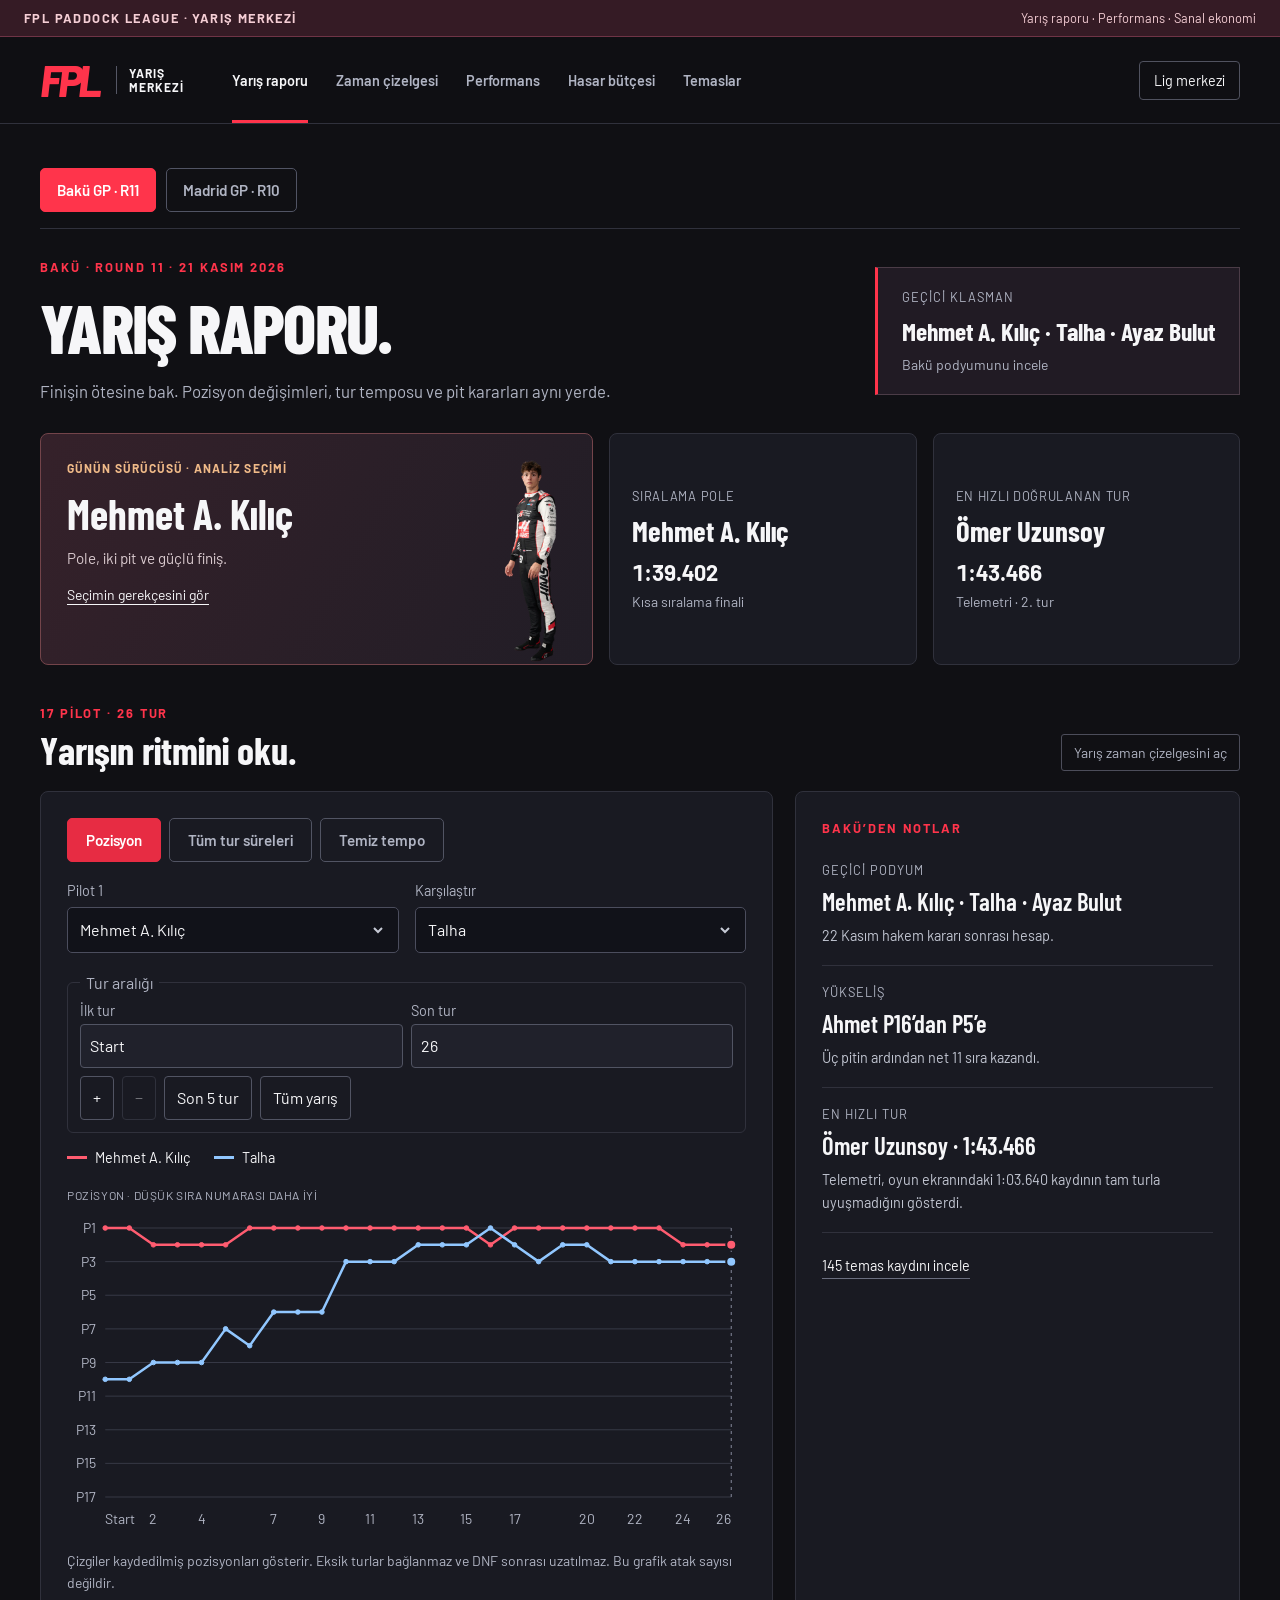
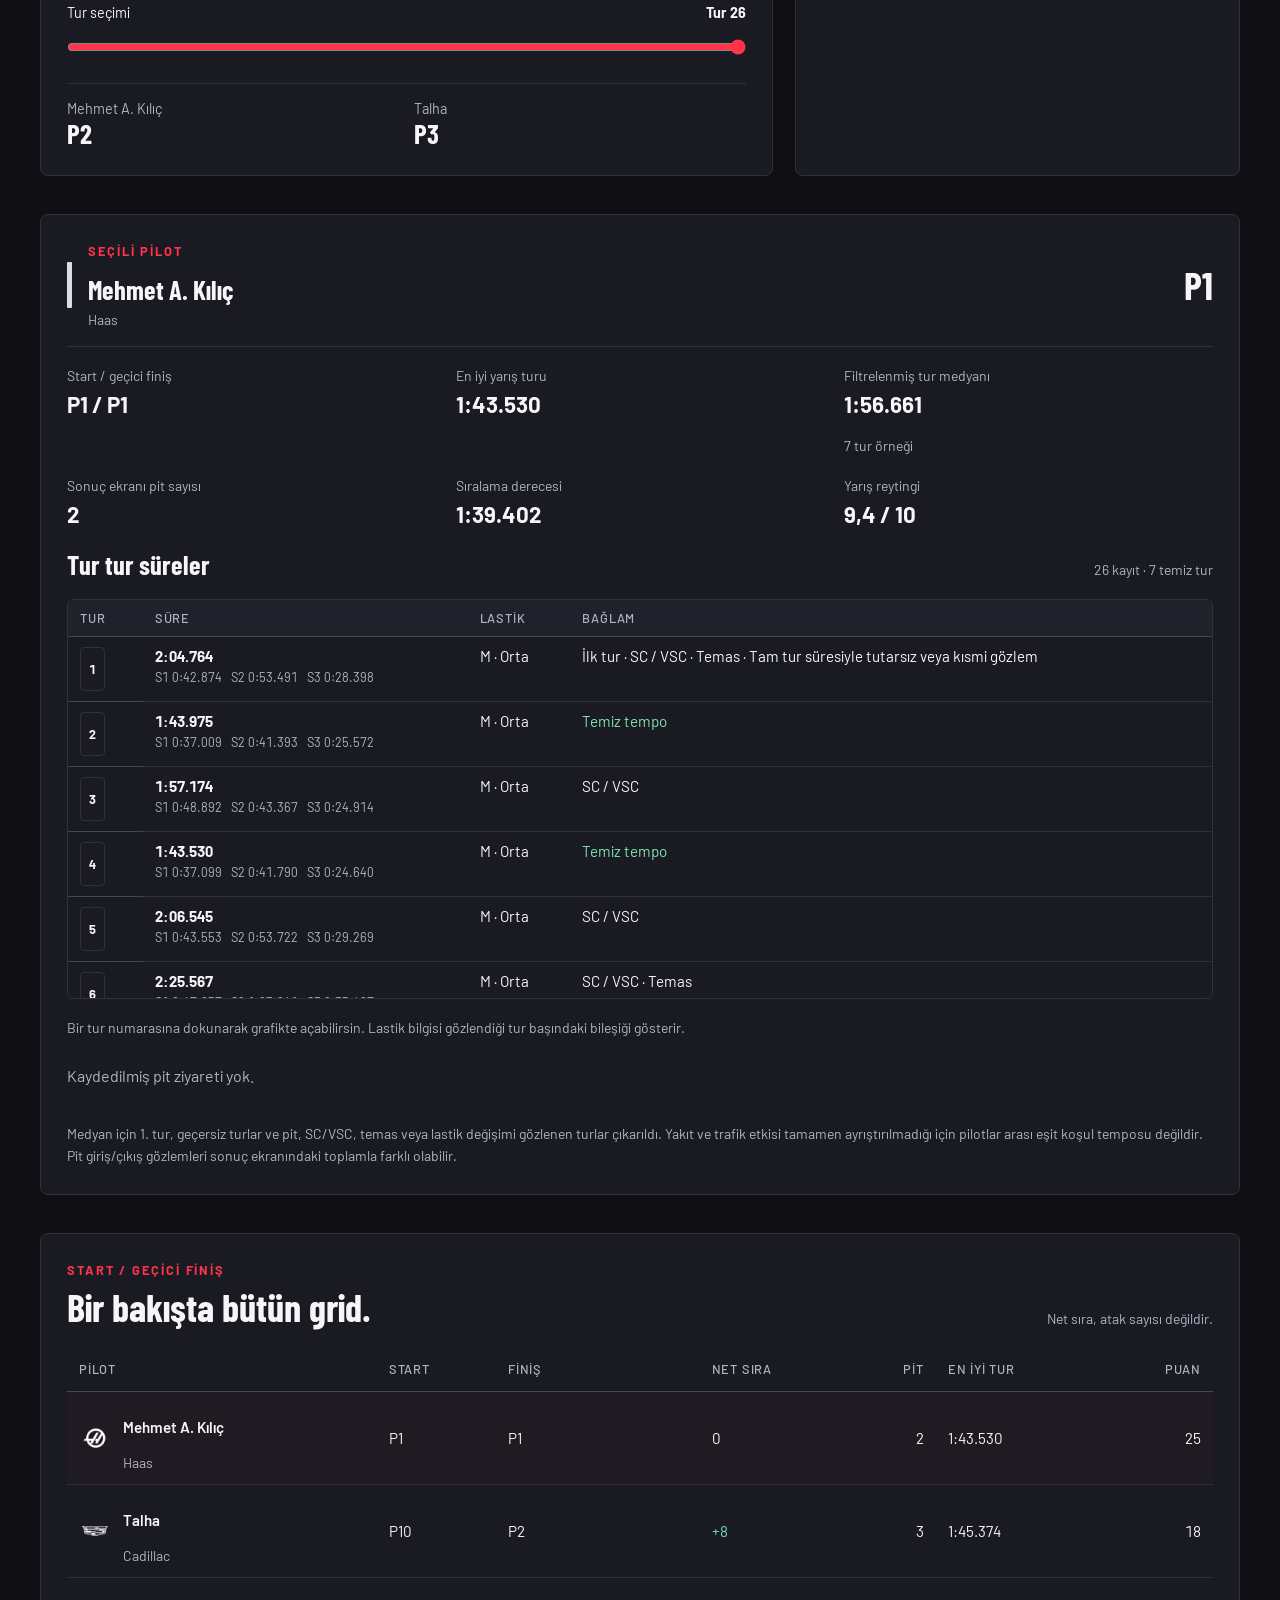
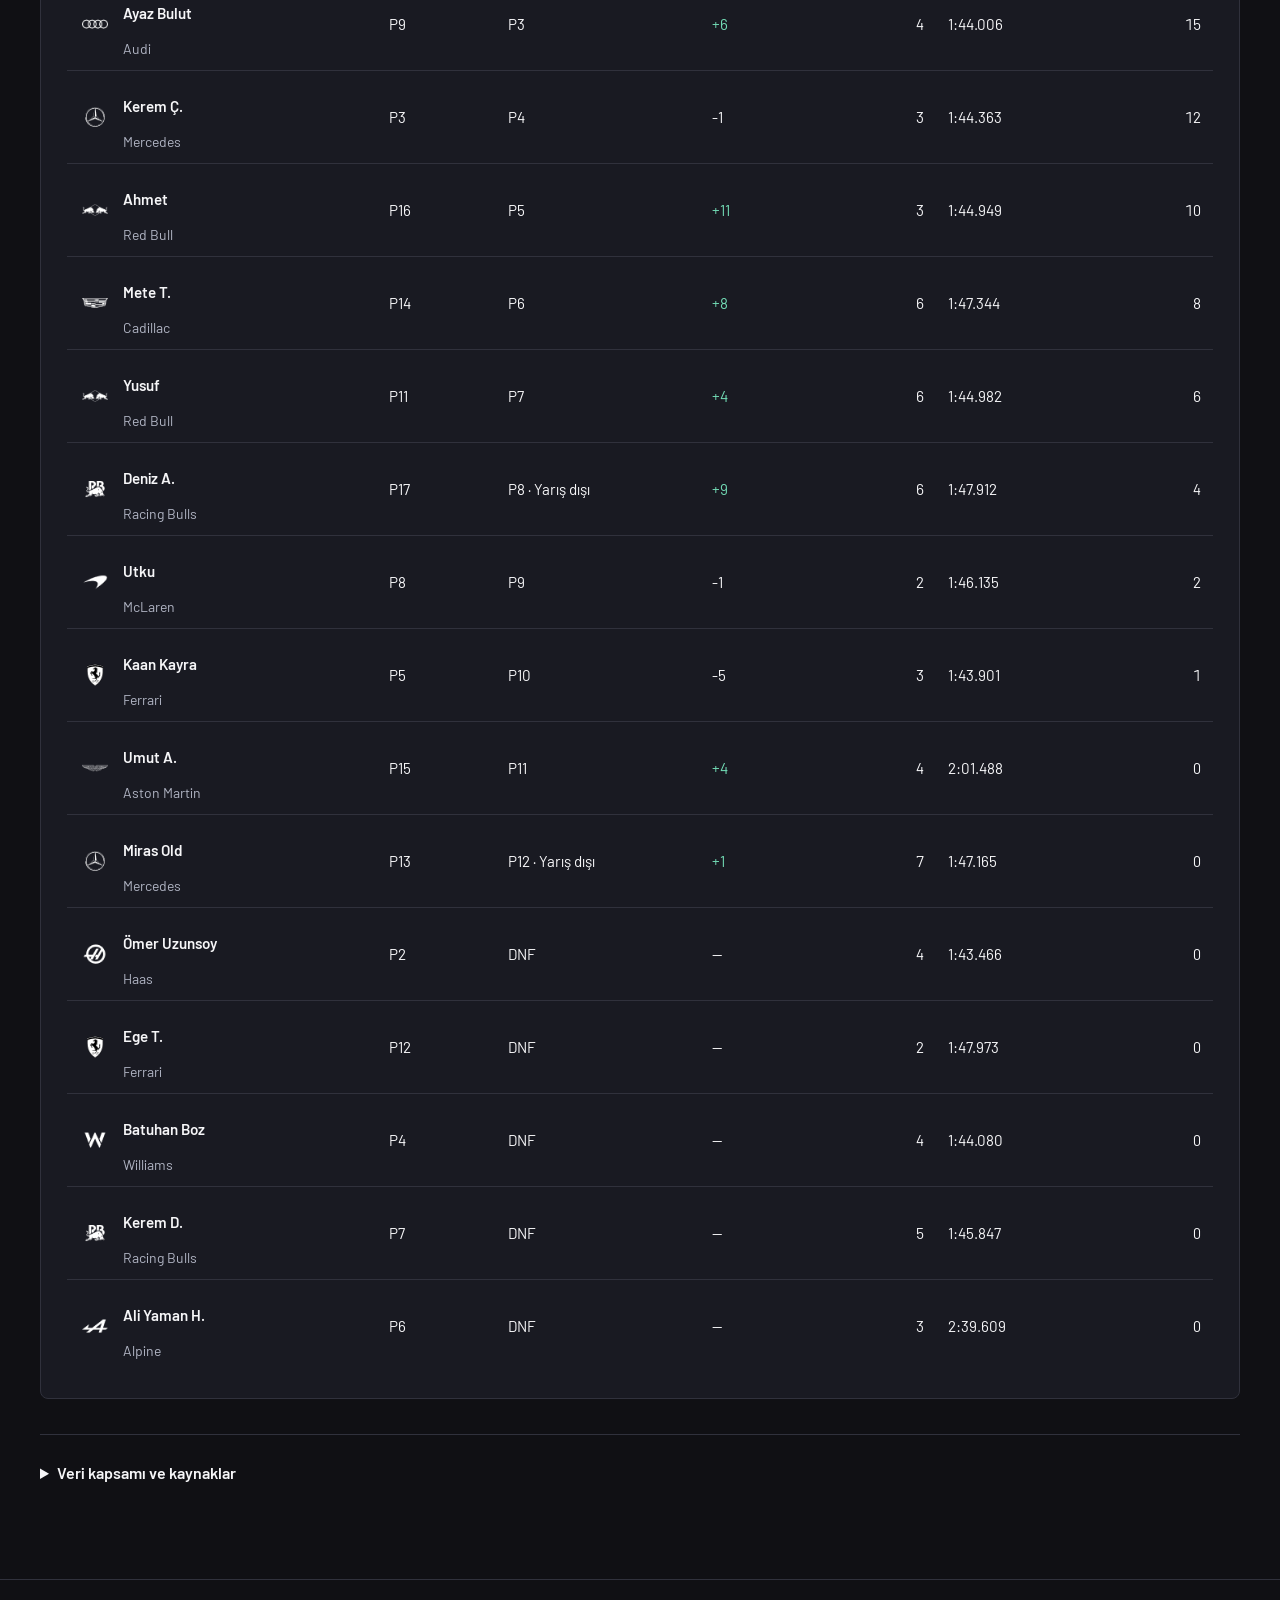
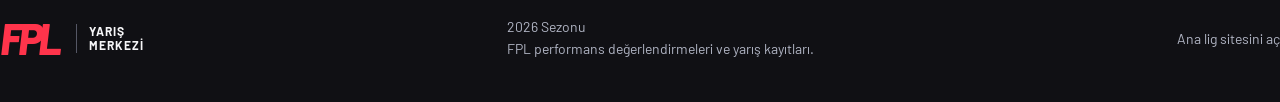
==== analiz/index.html @ 67c863ec "Madrid ve Bakü yarış notlarını telemetri ve kararlarla güncelle" ====
<!doctype html>
<html lang="tr">
<head>
 <meta charset="utf-8"><meta name="viewport" content="width=device-width,initial-scale=1">
 <meta name="theme-color" content="#101014"><meta name="description" content="FPL Yarış Merkezi: Bakü ve Madrid tur grafikleri, pilot değerlendirmeleri, temas kayıtları ve sanal hasar bütçesi.">
 <title>FPL • Yarış Merkezi</title>
 <link rel="icon" href="../assets/fpl-icon.svg" type="image/svg+xml">
 <link rel="stylesheet" href="style.css?v=35">
</head>
<body>
 <a class="skip" href="#main">İçeriğe geç</a>
 <div class="trial-strip"><span>FPL PADDOCK LEAGUE · YARIŞ MERKEZİ</span><span>Yarış raporu · Performans · Sanal ekonomi</span></div>
 <header><div class="header-wrap"><a class="brand" href="#overview" aria-label="Yarış Merkezi ana sayfa"><strong>FPL</strong><span>YARIŞ<br>MERKEZİ</span></a><nav aria-label="Analiz menüsü"><a href="#overview" data-view="overview">Yarış raporu</a><a href="#timeline" data-view="timeline">Zaman çizelgesi</a><a href="#day" data-view="day">Performans</a><a href="#budget" data-view="budget">Hasar bütçesi</a><a href="#contacts" data-view="contacts">Temaslar</a></nav><a class="league-link" href="../#home">Lig merkezi</a></div></header>
 <main id="main" tabindex="-1"><div class="loading">Yarış kaydı hazırlanıyor…</div></main>
 <footer><a class="brand" href="#overview"><strong>FPL</strong><span>YARIŞ<br>MERKEZİ</span></a><p>2026 Sezonu<br>FPL performans değerlendirmeleri ve yarış kayıtları.</p><a href="../#home">Ana lig sitesini aç</a></footer>
 <dialog id="driver-dialog" aria-labelledby="dialog-title"><button class="close-dialog" aria-label="Ayrıntıyı kapat">Kapat</button><div id="dialog-content"></div></dialog>
 <p class="sr-only" id="announcer" role="status" aria-live="polite"></p>
 <script defer src="boot.js?v=36"></script>
 <noscript>Analizleri görmek için JavaScript açık olmalı. <a href="../">Lig merkezini aç</a>.</noscript>
</body>
</html>
---- analiz/style.css ----
@import url('https://fonts.googleapis.com/css2?family=Barlow+Condensed:wght@500;600;700;800&family=Barlow:wght@400;500;600;700&display=swap');
:root{color-scheme:dark;--bg:#101014;--panel:#191a22;--line:#30313c;--muted:#b0b4c3;--white:#f6f6f8;--red:#ff344b;--green:#72dbb5;--amber:#edbb70;--blue:#8fc5ff;font-family:Barlow,Arial,sans-serif;background:var(--bg);color:var(--white)}
*{box-sizing:border-box}body{margin:0}button,input,select{font:inherit}button,a{-webkit-tap-highlight-color:transparent}button{cursor:pointer}a{color:inherit;text-decoration:none}a:hover{color:var(--red)}button:focus-visible,a:focus-visible,input:focus-visible,select:focus-visible,summary:focus-visible{outline:2px solid var(--red);outline-offset:4px}img{max-width:100%}h1,h2,h3,p{margin-top:0}h1,h2,h3{font-family:'Barlow Condensed','Arial Narrow',Arial,sans-serif;line-height:1.05}p{line-height:1.6}h1{font-size:clamp(3rem,6vw,5.8rem);font-weight:800;letter-spacing:-.025em;margin-bottom:20px}h2{font-size:clamp(2rem,3vw,2.7rem);margin-bottom:14px}h3{font-size:1.65rem;margin-bottom:10px}button{border:0;background:none;color:inherit}select,input[type=number]{background:#111219;border:1px solid #4b4d5d;border-radius:5px;color:var(--white);padding:12px;min-height:46px;min-width:0;font-size:1rem}select{appearance:none;background-image:url("data:image/svg+xml,%3Csvg xmlns='http://www.w3.org/2000/svg' width='16' height='16' fill='none' stroke='%23c6cad5' stroke-width='2'%3E%3Cpath d='m4 6 4 4 4-4'/%3E%3C/svg%3E");background-repeat:no-repeat;background-position:right 12px center;padding-right:38px;width:100%}input[type=range]{width:100%;accent-color:var(--red);min-height:44px;margin:0}label{font-size:.9rem;color:var(--muted);display:grid;gap:8px}label span{color:var(--white)}.skip{position:fixed;top:-100px;background:var(--red);padding:14px;z-index:100}.skip:focus{top:0}.trial-strip{display:flex;justify-content:space-between;gap:20px;flex-wrap:wrap;background:#351b25;border-bottom:1px solid #6f3446;padding:10px max(24px,calc((100vw - 1320px)/2));font-size:.8rem;color:#f5ced5}.trial-strip span:first-child{font-weight:700;letter-spacing:1.4px}header{background:#101014ed;backdrop-filter:blur(16px);border-bottom:1px solid var(--line);position:sticky;top:0;z-index:20}.header-wrap{max-width:1400px;margin:auto;min-height:86px;padding:0 40px;display:flex;align-items:center;gap:48px}.brand{display:flex;align-items:center;gap:14px;flex-shrink:0}.brand strong{font-size:2.7rem;font-weight:800;font-style:italic;letter-spacing:-5px;color:var(--red);padding-right:5px}.brand span{font-size:.75rem;font-weight:700;line-height:1.2;letter-spacing:1px;border-left:1px solid #555765;padding-left:12px}nav{display:flex;align-self:stretch;gap:28px}nav a{font-size:.9rem;font-weight:600;color:var(--muted);display:flex;align-items:center;position:relative}nav a.active{color:var(--white)}nav a.active:after{content:'';position:absolute;bottom:0;height:3px;left:0;right:0;background:var(--red)}.league-link{margin-left:auto;border:1px solid #50525f;padding:10px 14px;border-radius:4px;font-size:.9rem;white-space:nowrap}main{max-width:1400px;margin:auto;padding:44px 40px 80px}.eyebrow{font-size:.8rem;font-weight:700;letter-spacing:1.9px;color:var(--red);margin-bottom:14px;text-transform:uppercase}.muted{color:var(--muted)}.small{font-size:.875rem}.hero{display:grid;grid-template-columns:1.05fr .95fr;min-height:380px;gap:20px;margin-bottom:28px;position:relative}.hero-copy{padding:25px 0 15px;position:relative;z-index:1}.hero h1 em{font-style:normal;color:var(--red)}.hero-copy>p:not(.eyebrow){color:var(--muted);max-width:560px;font-size:1.05rem}.hero-art{position:relative;overflow:hidden;display:flex;align-items:center;justify-content:center}.hero-art:before{content:'R10';font:800 clamp(9rem,20vw,18rem)/1 'Barlow Condensed',Arial,sans-serif;color:#ffffff05;position:absolute;top:0;right:0}.hero-art img{position:relative;z-index:1;transform:rotate(-5deg) scale(1.04);width:100%;object-fit:contain}.hero-art .art-caption{position:absolute;bottom:28px;right:8px;border-left:3px solid var(--red);padding-left:14px;display:grid;gap:5px;z-index:2}.art-caption span{font-size:.875rem;color:var(--muted)}.art-caption strong{font-size:1.25rem}.badges{display:flex;flex-wrap:wrap;gap:8px;margin:18px 0}.badge{display:inline-flex;align-items:center;gap:8px;border:1px solid var(--line);padding:6px 10px;font-size:.8rem;border-radius:3px;color:#d2d5df}.badge.real{background:#143229;border-color:#285a48;color:#a3e6ce}.badge.draft{background:#392c20;border-color:#765731;color:#f2cc91}.metric-grid{display:grid;grid-template-columns:repeat(4,minmax(0,1fr));gap:14px;margin-bottom:34px}.metric{background:var(--panel);border:1px solid var(--line);border-radius:7px;padding:22px;min-height:140px}.metric .label{font-size:.8rem;color:var(--muted);text-transform:uppercase;letter-spacing:1px;display:block;margin-bottom:12px}.metric strong{font:700 2rem/1.1 'Barlow Condensed',Arial,sans-serif;display:block}.metric small{font-size:.875rem;color:var(--muted);display:block;margin-top:8px}.section-head{display:flex;gap:20px;align-items:end;justify-content:space-between;margin-bottom:20px}.section-head h2{margin-bottom:0}.section-head p{margin-bottom:7px}.panel{background:var(--panel);border:1px solid var(--line);border-radius:8px;padding:26px}.section{margin-top:38px}.two-column{display:grid;grid-template-columns:minmax(0,1.5fr) minmax(280px,1fr);gap:22px}.controls{display:grid;grid-template-columns:1fr 1fr;gap:16px;margin-bottom:20px}.chart-box{width:100%;min-width:0}.chart-box svg{display:block;width:100%;height:320px;overflow:visible}.axis{fill:var(--muted);font:14px Barlow,Arial,sans-serif}.chart-legend{display:flex;gap:24px;flex-wrap:wrap;font-size:.9rem;margin-bottom:12px}.chart-legend span{display:flex;align-items:center;gap:8px}.chart-legend i{width:20px;height:3px;display:inline-block}.lap-control{display:grid;gap:4px;margin-top:10px}.lap-label{display:flex;justify-content:space-between;gap:14px;font-size:.9rem}.lap-label strong{color:var(--white)}.lap-readout{display:grid;grid-template-columns:1fr 1fr;gap:14px;border-top:1px solid var(--line);padding-top:14px;margin-top:10px}.lap-readout span{font-size:.9rem;color:var(--muted)}.lap-readout b{font:700 1.7rem 'Barlow Condensed',Arial,sans-serif;display:block;color:var(--white)}.note{font-size:.875rem;color:var(--muted);line-height:1.6;margin:18px 0 0}.insight{padding:18px 0;border-bottom:1px solid var(--line)}.insight:first-child{padding-top:0}.insight:last-child{border-bottom:0;padding-bottom:0}.insight .kicker{font-size:.8rem;letter-spacing:1px;text-transform:uppercase;color:var(--muted);display:block;margin-bottom:8px}.insight strong{display:block;font:600 1.55rem 'Barlow Condensed',Arial,sans-serif;margin-bottom:8px}.insight p{font-size:.9rem;margin-bottom:0;color:#c1c5d1}.driver-banner{display:flex;align-items:center;justify-content:space-between;gap:20px;border-bottom:1px solid var(--line);padding-bottom:18px;margin-bottom:20px}.driver-banner .identity{display:flex;gap:16px;align-items:center}.team-mark{width:5px;min-height:46px;background:var(--team,#999);border-radius:1px}.driver-banner h3{margin-bottom:5px}.driver-banner .result{font:700 2.4rem 'Barlow Condensed',Arial,sans-serif}.data-grid{display:grid;grid-template-columns:repeat(3,1fr);gap:20px}.datum small{font-size:.875rem;color:var(--muted);display:block;margin-bottom:7px}.datum strong{font-size:1.4rem}.pit-list{display:grid;gap:12px;margin-top:22px}.pit-item{display:flex;justify-content:space-between;gap:16px;padding:12px 0;border-top:1px solid var(--line);font-size:.9rem}.pit-item>span:last-child{text-align:right;color:var(--muted)}.pit-item b{display:block;margin-bottom:5px}.page-title{margin:18px 0 30px}.page-title h1{font-size:clamp(3rem,5vw,4.5rem)}.page-title>p:not(.eyebrow){max-width:760px;color:var(--muted)}.table-scroll{overflow-x:auto}.table{width:100%;border-collapse:collapse;font-size:.95rem}.table th{font-size:.8rem;text-transform:uppercase;letter-spacing:.8px;color:var(--muted);text-align:left;font-weight:500;padding:14px 12px;border-bottom:1px solid #454753;white-space:nowrap}.table td{padding:19px 12px;border-bottom:1px solid var(--line)}.table tbody tr:last-child td{border-bottom:0}.table .num{text-align:right;font-variant-numeric:tabular-nums}.pilot-cell{display:flex;align-items:center;gap:12px}.pilot-cell img{width:32px;height:26px;object-fit:contain}.pilot-cell strong{display:block}.pilot-cell small{display:block;color:var(--muted);font-size:.875rem;margin-top:5px}.table button{padding:5px 0;text-align:left;font-weight:600;min-height:44px}.table button:hover{color:var(--red)}.rating-value{font:700 2.1rem 'Barlow Condensed',Arial,sans-serif;color:var(--white)}.rating-value.best{color:var(--green)}.rating-bar{height:3px;width:70px;background:#30323f;margin-top:7px}.rating-bar i{display:block;background:var(--red);height:100%}.status-chip{display:inline-flex;align-items:center;gap:8px;padding:5px 8px;border:1px solid #3e4351;border-radius:3px;font-size:.8rem;white-space:nowrap}.green{color:var(--green)}.orange{color:var(--amber)}.red{color:#ff8c9a}.grey{color:#c1c6d5}.status-chip i{width:7px;height:7px;background:currentColor;border-radius:50%;flex-shrink:0}.leader-panel{display:grid;grid-template-columns:1fr 210px;gap:20px;background:linear-gradient(120deg,#25232b,#35232a);border:1px solid #59404a;padding:30px;border-radius:8px;margin-bottom:26px;position:relative;overflow:hidden}.leader-panel h2{font-size:3rem;margin-bottom:8px}.leader-panel p{max-width:650px}.leader-panel img{height:230px;object-fit:contain;object-position:top;justify-self:center;align-self:end;margin-bottom:-30px}.leader-score{font:700 3.6rem 'Barlow Condensed',Arial,sans-serif;color:var(--green);margin-bottom:10px}.leader-score small{font:400 1rem Barlow,Arial,sans-serif;color:var(--muted)}.explanation{padding:20px 24px;background:#252329;border-left:3px solid var(--amber);margin-bottom:26px;border-radius:0 5px 5px 0;font-size:.95rem;color:#d9d6dd}.explanation p{margin-bottom:0}.explanation b{color:var(--white)}details{margin-top:22px;border-top:1px solid var(--line);padding-top:20px}summary{cursor:pointer;font-weight:600;padding:8px 0;min-height:44px}.price-grid{display:grid;grid-template-columns:repeat(5,1fr);gap:14px;margin:18px 0}.price-grid label{font-size:.875rem}.budget-summary{display:grid;grid-template-columns:repeat(3,1fr);gap:16px;margin:26px 0}.budget-summary .metric{min-height:125px}.bar-list{display:grid;gap:22px}.cost-row .cost-title{display:flex;justify-content:space-between;gap:20px;margin-bottom:9px;align-items:center}.cost-row strong{font-size:1rem}.cost-row small{font-size:.875rem;color:var(--muted);display:block;margin-top:4px}.bar-track{height:7px;border-radius:3px;background:#2d303c;overflow:hidden}.bar-track span{height:100%;display:block;background:var(--blue);border-radius:3px}.budget-value{font-variant-numeric:tabular-nums;white-space:nowrap}.filters{display:flex;align-items:end;gap:18px;flex-wrap:wrap;margin:24px 0}.filters label{min-width:210px;flex:1}.count-label{padding:12px 0;color:var(--muted)}.contacts-list{display:grid;gap:14px}.contact{display:grid;grid-template-columns:85px 1fr;gap:20px;border:1px solid var(--line);border-radius:7px;padding:23px;background:var(--panel)}.contact-time{border-right:1px solid #3c3f4b;padding-right:20px}.contact-time b{font:700 1.7rem 'Barlow Condensed',Arial,sans-serif;display:block;margin-bottom:7px}.contact-time span{font-size:.875rem;color:var(--muted)}.contact-top{display:flex;justify-content:space-between;gap:16px;align-items:start;margin-bottom:12px}.contact h3{font-size:1.45rem;margin-bottom:0}.contact p{font-size:.9rem;color:var(--muted);margin-bottom:8px}.damage-tags{display:flex;gap:7px;flex-wrap:wrap}.damage-tags span{font-size:.8rem;border:1px solid #454751;padding:5px 8px;border-radius:3px}.empty{padding:40px;text-align:center;color:var(--muted)}dialog{background:var(--panel);color:var(--white);border:1px solid #5b5e6c;border-radius:10px;max-width:700px;width:calc(100% - 32px);max-height:90vh;padding:32px;overflow-y:auto}dialog::backdrop{background:#000b;backdrop-filter:blur(4px)}.close-dialog{margin-left:auto;display:block;background:#303340;border:1px solid #555969;padding:10px 18px;border-radius:4px;min-height:44px;margin-bottom:22px}.dialog-title{display:flex;gap:20px;align-items:center;margin-bottom:24px}.dialog-title img{height:120px;width:110px;object-fit:contain;object-position:top;background:#111219;border-radius:5px}.dialog-title h2{margin-bottom:10px}.source-link{font-size:.9rem;border-bottom:1px solid #6a6e7f;display:inline-block;padding-bottom:4px}.source-grid{display:grid;grid-template-columns:repeat(3,1fr);gap:18px;margin-top:24px}.source-grid strong{font-size:1.1rem;display:block;margin-bottom:7px}.source-grid p{font-size:.9rem;color:var(--muted);margin:0}.fine-line{border-top:1px solid var(--line);margin-top:30px;padding-top:20px;font-size:.875rem;color:var(--muted)}footer{max-width:1320px;margin:auto;border-top:1px solid var(--line);padding:32px 0 38px;display:flex;justify-content:space-between;gap:25px;align-items:center}footer p,footer>a:last-child{font-size:.875rem;color:var(--muted);margin:0}.sr-only{position:absolute;width:1px;height:1px;padding:0;margin:-1px;overflow:hidden;clip:rect(0,0,0,0);white-space:nowrap;border:0}.loading{padding:60px;color:var(--muted)}
@media(max-width:1100px){.header-wrap{gap:26px;padding:0 24px}nav{gap:20px}nav a{font-size:.875rem}main{padding:32px 24px 60px}.two-column{grid-template-columns:1fr}.hero{min-height:340px}.metric{padding:18px}.price-grid{grid-template-columns:repeat(3,1fr)}footer{margin:0 24px}.hero-art .art-caption{bottom:15px}.source-grid{grid-template-columns:1fr 1fr}}
@media(max-width:720px){.trial-strip{font-size:.75rem;gap:5px;padding:10px 18px}.trial-strip span:last-child{font-size:.8rem}.header-wrap{min-height:auto;padding:12px 18px;gap:16px;flex-wrap:wrap}.brand strong{font-size:2.2rem}.brand span{font-size:.7rem}nav{order:3;width:100%;display:grid;grid-template-columns:1fr 1fr;gap:0}nav a{min-height:44px;padding:10px 0;font-size:.9rem}nav a:nth-child(2n){padding-left:12px}nav a.active:after{height:2px;right:15px}.league-link{padding:10px 12px;font-size:.875rem}.hero{grid-template-columns:1fr;margin-bottom:10px;gap:0;min-height:auto}.hero-copy{padding-top:15px}.hero-copy>p:not(.eyebrow){font-size:1rem}.hero-art{display:none}main{padding:22px 18px 48px}.metric-grid{grid-template-columns:1fr 1fr;gap:10px;margin-bottom:28px}.metric{padding:16px;min-height:126px}.metric strong{font-size:1.65rem}.metric .label{font-size:.75rem;letter-spacing:.6px}.metric small{font-size:.8rem}.panel{padding:20px 16px}.controls{gap:12px}.two-column{gap:18px}.section-head{align-items:start;flex-direction:column;gap:10px}.section-head h2{font-size:2rem}.chart-legend{gap:12px;font-size:.875rem}.lap-readout{gap:10px}.data-grid{grid-template-columns:1fr 1fr;gap:20px}.driver-banner{gap:14px}.driver-banner .identity{gap:10px}.driver-banner h3{font-size:1.5rem}.driver-banner .result{font-size:2rem}.leader-panel{grid-template-columns:1fr 100px;padding:22px 18px;gap:10px}.leader-panel h2{font-size:2.3rem}.leader-panel img{height:170px;margin-bottom:-22px}.leader-score{font-size:3rem}.leader-panel p{font-size:.9rem}.price-grid{grid-template-columns:1fr 1fr}.budget-summary{grid-template-columns:1fr;gap:10px}.budget-summary .metric{min-height:auto;padding:18px}.contact{grid-template-columns:55px 1fr;gap:14px;padding:18px 14px}.contact-time{padding-right:10px}.contact-time b{font-size:1.45rem}.contact-time span{font-size:.8rem}.contact-top{flex-direction:column;gap:10px}.contact h3{font-size:1.35rem}.contact .damage-tags span{font-size:.8rem}.source-grid{grid-template-columns:1fr}.filters{gap:12px}.filters label{min-width:0;width:100%;flex-basis:100%}.explanation{padding:18px;font-size:.9rem}.table{min-width:650px}.table th{font-size:.8rem}.table td{font-size:.9rem}.rating-table{min-width:760px}.cost-row .cost-title{align-items:start;gap:12px}.cost-row strong{font-size:.95rem}.budget-value{font-size:.9rem}.page-title{margin-top:10px}.page-title h1{font-size:3rem}footer{margin:0 18px;align-items:start;flex-direction:column;padding-bottom:30px}dialog{padding:22px 18px}.dialog-title{gap:14px}.dialog-title img{width:80px;height:100px}.dialog-title h2{font-size:2rem}.note{font-size:.875rem}.source-link{font-size:.875rem}}
@media(prefers-reduced-motion:reduce){*{scroll-behavior:auto!important;transition:none!important}}
.performance-subnav{display:flex;flex-wrap:wrap;gap:10px;align-self:auto;margin:0 0 28px;padding-bottom:16px;border-bottom:1px solid var(--line)}.performance-subnav a{min-height:44px;padding:11px 16px;border:1px solid #515464;border-radius:5px;font-size:.95rem}.performance-subnav a[aria-current=page]{background:var(--red);border-color:var(--red);color:white}.performance-subnav a.active:after{display:none}.overall-intro{display:grid;grid-template-columns:repeat(3,minmax(0,1fr));gap:18px;background:#1c202c;border:1px solid #3e4354;padding:24px;border-radius:7px}.overall-intro span{display:block;font-size:.8rem;letter-spacing:1px;color:var(--muted);margin-bottom:10px}.overall-intro strong{font:700 2rem 'Barlow Condensed',Arial,sans-serif}.overall-card-grid{display:grid;grid-template-columns:repeat(3,minmax(0,1fr));gap:24px}.overall-player-card{position:relative;overflow:hidden;border:1px solid #626574;border-top:4px solid var(--card-team);background:radial-gradient(ellipse at 85% 30%,color-mix(in srgb,var(--card-team) 24%,transparent),transparent 65%),linear-gradient(150deg,#242733,#12141b);border-radius:10px;padding:0;text-align:left;min-width:0;isolation:isolate;transition:transform .18s,border-color .18s}.overall-player-card:hover{transform:translateY(-3px);border-color:var(--card-team)}.overall-top{display:flex;justify-content:space-between;align-items:start;padding:23px 24px;position:relative;z-index:3}.overall-number strong{font:800 4.5rem/.95 'Barlow Condensed',Arial,sans-serif;display:block;color:#fff}.overall-number>span{font-size:.9rem;letter-spacing:2px;display:block;margin-top:7px;color:#d8dbe5}.overall-delta{background:#10131bd9;border:1px solid #5e6272;border-radius:4px;padding:7px 10px;font-size:1rem;font-weight:600}.overall-player-art{height:120px;position:relative;z-index:1}.overall-player-art img{position:absolute;right:8px;bottom:-22px;width:70%;max-height:275px;object-fit:contain;object-position:bottom}.overall-player-copy{position:relative;z-index:4;background:linear-gradient(0deg,#13151e 80%,#13151ed9);border-top:1px solid #5c5f6c;padding:24px;min-height:192px}.overall-team-logo{position:absolute;right:20px;top:20px;width:38px;height:30px;object-fit:contain}.overall-player-copy h2{font-size:2rem;margin:0 45px 7px 0;overflow-wrap:anywhere}.overall-player-copy>p{font-size:.95rem;color:var(--muted);margin-bottom:20px}.overall-card-facts{display:grid;grid-template-columns:1fr 1fr;gap:15px;border-top:1px solid #3e414f;padding-top:14px}.overall-card-facts>span{font-size:.8rem;color:var(--muted)}.overall-card-facts b{display:block;font-size:1.1rem;color:var(--white);margin-top:7px}.overall-player-copy>small{display:block;font-size:.8rem;color:var(--muted);line-height:1.5;margin-top:17px}.overall-policy p{font-size:1rem;line-height:1.65;color:var(--muted);margin:14px 0}.overall-dialog-value{font:800 4.5rem 'Barlow Condensed',Arial,sans-serif;color:var(--white);display:flex;align-items:baseline;gap:14px;flex-wrap:wrap;margin-bottom:24px}.overall-dialog-value>span{font:600 1.25rem Barlow,Arial,sans-serif;color:var(--muted)}.overall-dialog-value>small{font:500 1rem Barlow,Arial,sans-serif}.race-timeline{margin-top:28px;display:grid;gap:0}.timeline-event{display:grid;grid-template-columns:104px minmax(0,1fr);gap:28px;position:relative;padding:0 0 28px}.timeline-event:before{content:'';position:absolute;left:117px;top:18px;bottom:0;width:1px;background:#505465}.timeline-event:last-child:before{display:none}.timeline-event:after{content:'';position:absolute;left:112px;top:15px;width:11px;height:11px;background:#8fa5bf;border:2px solid #101014;border-radius:50%}.timeline-neutralisation:after{background:#edbb70}.timeline-contact:after{background:#c9a8e5}.timeline-retirement:after{background:#ff7488}.timeline-fastest:after{background:#bf94ef}.timeline-clock{text-align:right;padding-top:7px;display:grid;gap:8px;align-content:start;font-variant-numeric:tabular-nums}.timeline-clock strong{font:700 1.75rem 'Barlow Condensed',Arial,sans-serif}.timeline-clock span{font-size:.875rem;color:var(--muted)}.timeline-event-body{background:#191c26;border:1px solid #383d4d;border-radius:7px;padding:22px 24px}.timeline-kind{font-size:.8rem;letter-spacing:1px;color:#b7c4d9;display:inline-block;margin-bottom:12px}.timeline-event h2{font-size:1.7rem;margin-bottom:12px}.timeline-event p{font-size:1rem;color:var(--muted);margin-bottom:14px}.timeline-event .source-link{font-size:.9rem;min-height:34px}.timeline-event small{display:block;margin-bottom:12px}.timeline-clock-note{font-size:.9rem;color:var(--muted);line-height:1.6;max-width:900px}
@media(max-width:1000px){.overall-card-grid{grid-template-columns:repeat(2,minmax(0,1fr))}}
@media(max-width:720px){header nav{grid-template-columns:repeat(3,minmax(0,1fr));gap:0 5px}header nav a,header nav a:nth-child(2n){padding:10px 4px;justify-content:center;text-align:center;font-size:.875rem;white-space:normal;line-height:1.2}.performance-subnav{gap:8px}.performance-subnav a{font-size:.875rem;padding:10px 12px}.overall-intro{grid-template-columns:1fr;gap:20px;padding:22px}.overall-intro strong{font-size:1.8rem}.overall-card-grid{gap:14px}.overall-top{padding:18px 16px}.overall-number strong{font-size:3.8rem}.overall-delta{font-size:.85rem;padding:6px}.overall-player-copy{padding:20px 16px}.overall-player-copy h2{font-size:1.7rem;margin-right:32px}.overall-team-logo{right:12px;top:18px;width:29px;height:24px}.overall-player-art{height:95px}.overall-player-art img{width:78%;right:0;max-height:230px}.overall-card-facts{grid-template-columns:1fr;gap:12px}.overall-player-copy>small{font-size:.8rem}.timeline-event{grid-template-columns:64px minmax(0,1fr);gap:22px}.timeline-event:before{left:74px}.timeline-event:after{left:69px}.timeline-clock strong{font-size:1.45rem}.timeline-clock span{font-size:.8rem}.timeline-event-body{padding:18px 16px}.timeline-event h2{font-size:1.55rem}.timeline-event p{font-size:.95rem}.timeline-clock-note{font-size:.875rem}.timeline-kind{font-size:.75rem}}
@media(max-width:380px){.overall-card-grid{grid-template-columns:1fr}.overall-player-art{height:110px}.overall-player-art img{max-height:250px;width:70%}.overall-card-facts{grid-template-columns:1fr 1fr}}
.race-heading{display:flex;justify-content:space-between;align-items:center;gap:34px;margin:12px 0 28px}.race-heading h1{font-size:clamp(3rem,5.4vw,4.7rem);margin-bottom:14px}.race-heading>div>p:last-child{color:var(--muted);font-size:1.05rem;max-width:650px;margin-bottom:0}.report-result{border:1px solid #4b3c47;border-left:3px solid var(--red);background:#211b24;padding:21px 24px;display:grid;gap:10px;min-width:255px;flex-shrink:0}.report-result span{font-size:.8rem;letter-spacing:1px;color:var(--muted)}.report-result strong{font-family:'Barlow Condensed',Arial,sans-serif;font-size:1.6rem}.report-result small{font-size:.875rem;color:var(--muted)}.report-highlights{display:grid;grid-template-columns:minmax(0,1.8fr) repeat(2,minmax(0,1fr));gap:16px}.day-teaser{border:1px solid #73444a;background:linear-gradient(120deg,#35212a,#211d26);padding:25px 26px 0;display:flex;justify-content:space-between;gap:12px;overflow:hidden;min-height:205px;border-radius:8px}.day-teaser>div{position:relative;z-index:1;padding-bottom:24px}.day-teaser h2{font-size:2.6rem;margin-bottom:10px;color:var(--white)}.day-teaser p:not(.eyebrow){font-size:.95rem;color:#d9c9ce;margin-bottom:14px}.day-teaser span{font-size:.875rem;text-decoration:underline;text-underline-offset:4px;color:var(--white)}.day-teaser img{max-width:42%;height:205px;object-fit:contain;object-position:bottom;align-self:end}.day-teaser .eyebrow{font-size:.75rem;letter-spacing:1.1px;color:#f0ba88}.report-stat{border:1px solid var(--line);background:var(--panel);border-radius:8px;padding:26px 22px;display:flex;flex-direction:column;justify-content:center}.report-stat>span{font-size:.8rem;color:var(--muted);letter-spacing:.7px;display:block;margin-bottom:12px}.report-stat h3{font-size:1.8rem;margin-bottom:12px}.report-stat strong{font-size:1.4rem;font-variant-numeric:tabular-nums}.report-stat small{font-size:.875rem;color:var(--muted);margin-top:8px}.report-source-label{font-size:.875rem;border:1px solid #4c4d5a;padding:9px 12px;border-radius:3px;color:var(--muted)}.analysis-columns{grid-template-columns:minmax(0,1.65fr) minmax(280px,1fr)}.chart-modes{display:flex;gap:8px;flex-wrap:wrap;margin-bottom:20px}.chart-modes button{min-height:44px;padding:10px 18px;border:1px solid #515463;border-radius:5px;color:var(--muted);font-weight:600;font-size:.95rem}.chart-modes button[aria-pressed=true]{background:#e72c43;border-color:#e72c43;color:#fff}.chart-axis-label{font-size:.75rem;letter-spacing:.6px;color:var(--muted);margin:10px 0}.chart-empty{min-height:320px;display:grid;place-content:center;max-width:420px;text-align:center;color:var(--muted);font-size:1rem;padding:25px;margin:auto}.lap-readout small{font-size:.8rem;color:var(--muted);display:block;margin-top:6px;line-height:1.5}.story-panel>.eyebrow{margin-bottom:6px}.story-panel .source-link{margin-top:24px}.day-ledger-row{background:#ff344b08}.source-disclosure{margin-top:35px}.source-disclosure .section{margin-top:14px}.day-spotlight{position:relative;overflow:hidden;border:1px solid #6d4450;background:linear-gradient(120deg,#2c1e29,#1b1c25);border-radius:9px;display:grid;grid-template-columns:minmax(0,1.5fr) minmax(230px,1fr);margin-top:28px}.day-spotlight-copy{padding:40px}.day-award{font-size:.8rem;letter-spacing:1.6px;color:#f3cb99;display:inline-block;padding:9px 12px;border:1px solid #8d6d4b;border-radius:3px;margin-bottom:24px}.day-spotlight h2{font-size:clamp(3.4rem,5.3vw,5rem);margin-bottom:10px}.day-team{font-size:1.2rem;color:#d2bfb0;display:block;margin-bottom:22px}.day-reason{font-size:1.05rem;color:#d6d0dc;max-width:650px;margin-bottom:28px}.day-figures{display:grid;grid-template-columns:repeat(3,1fr);gap:22px;padding:22px 0;border-top:1px solid #654852;border-bottom:1px solid #654852;margin-bottom:26px}.day-figures span{font-size:.875rem;color:#cabac4;display:block;margin-bottom:9px}.day-figures b{font:700 1.8rem 'Barlow Condensed',Arial,sans-serif;color:var(--white);white-space:nowrap}.day-portrait{position:relative;align-self:end;min-height:400px;display:flex;justify-content:center;align-items:end}.day-portrait>span{font:800 18rem 'Barlow Condensed',Arial,sans-serif;position:absolute;color:#ffffff05;top:0;right:0;pointer-events:none}.day-portrait img{height:450px;width:100%;object-fit:contain;object-position:bottom;position:relative;z-index:1}.day-reasons{display:grid;grid-template-columns:repeat(3,minmax(0,1fr));gap:18px}.day-reasons article>span{font-size:.8rem;letter-spacing:1.5px;color:var(--red);display:block;margin-bottom:16px}.day-reasons p,.day-runner-grid p{font-size:1rem;color:var(--muted);margin-bottom:0}.day-runner-grid{display:grid;grid-template-columns:1fr 1fr;gap:20px}.day-runner-grid .source-link{margin-top:20px}.economy-intro{display:grid;grid-template-columns:1.1fr 1fr;gap:35px;border:1px solid #38566e;background:linear-gradient(120deg,#1d2b39,#191e2b);border-radius:8px;padding:30px;margin-bottom:24px}.economy-intro strong{font:700 3rem 'Barlow Condensed',Arial,sans-serif;color:#acd4ff}.economy-intro .eyebrow{color:#9fc8f2}.economy-intro p{font-size:1rem;color:#c1cbda;margin:12px 0 0}.tariff-grid{display:grid;grid-template-columns:repeat(5,minmax(0,1fr));gap:14px}.tariff-grid article{border-left:2px solid #678aaf;padding:10px 12px;background:#202531}.tariff-grid span{font-size:.9rem;color:var(--muted);display:block;margin-bottom:9px}.tariff-grid strong{font-size:1.25rem;font-variant-numeric:tabular-nums;white-space:nowrap}.price-experiment{padding-top:14px;margin-top:20px}.reset-prices{border:1px solid #515669;padding:12px 17px;border-radius:4px;min-height:44px;margin-top:14px}.economy-team-grid{display:grid;grid-template-columns:repeat(3,minmax(0,1fr));gap:16px}.economy-team{padding:20px;border:1px solid var(--line);border-radius:6px;background:#1d202a}.economy-team .cost-title{display:flex;justify-content:space-between;gap:16px;align-items:center;margin-bottom:12px}.economy-team h3{font-size:1.55rem;margin:0}.economy-team .cost-title>span{font-size:.8rem;color:var(--muted);text-align:right}.economy-team>strong{font-size:1.45rem;font-variant-numeric:tabular-nums;display:block;margin-bottom:18px}.economy-team .bar-track{height:6px}.economy-team p{font-size:.875rem;margin:12px 0 8px;color:#d2d8e4}.economy-team>small{font-size:.8rem;color:var(--muted);line-height:1.5;display:block}.economy-method ol{padding-left:25px;color:var(--muted);font-size:1rem;line-height:1.6}.economy-method li{margin:12px 0}.race-ledger{min-width:690px}.race-ledger td{padding-top:13px;padding-bottom:13px}
@media(max-width:1100px){.analysis-columns{grid-template-columns:1fr}.report-highlights{grid-template-columns:minmax(0,1.5fr) 1fr 1fr}.day-teaser{padding:22px 20px 0}.day-teaser img{height:175px;max-width:37%}.day-teaser h2{font-size:2.1rem}.report-stat{padding:24px 16px}.report-stat h3{font-size:1.5rem}.tariff-grid{grid-template-columns:repeat(3,minmax(0,1fr))}.economy-team-grid{grid-template-columns:repeat(2,minmax(0,1fr))}.day-spotlight-copy{padding:30px}.day-reasons{gap:12px}.day-reasons .panel{padding:22px 18px}.day-portrait img{height:390px}}
@media(max-width:720px){.race-heading{align-items:start;flex-direction:column;gap:20px;margin-bottom:22px}.race-heading h1{font-size:3rem}.race-heading>div>p:last-child{font-size:1rem}.report-result{width:100%;min-width:0;padding:16px 18px;gap:7px}.report-result strong{font-size:1.55rem}.report-highlights{grid-template-columns:1fr 1fr;gap:12px}.day-teaser{grid-column:1/-1;min-height:190px;padding:22px 20px 0}.day-teaser img{max-width:40%;height:195px}.day-teaser h2{font-size:2.25rem}.day-teaser .eyebrow{font-size:.75rem;letter-spacing:.8px}.day-teaser p:not(.eyebrow){font-size:.95rem}.report-stat{padding:20px 16px}.report-stat h3{font-size:1.55rem}.report-stat>span{font-size:.75rem;line-height:1.5}.report-stat strong{font-size:1.25rem}.report-stat small{font-size:.8rem}.chart-modes button{flex:1;min-width:0;padding:10px 12px;font-size:.9rem}.chart-axis-label{font-size:.75rem;line-height:1.5;letter-spacing:0}.day-spotlight{grid-template-columns:1fr}.day-spotlight-copy{padding:26px 22px}.day-spotlight h2{font-size:3.4rem}.day-portrait{min-height:200px;height:230px}.day-portrait img{height:255px;max-width:80%}.day-portrait>span{font-size:13rem;top:-35px;right:20px}.day-award{font-size:.75rem;letter-spacing:.5px;padding:8px}.day-figures{gap:14px;grid-template-columns:1fr 1fr}.day-figures b{font-size:1.7rem}.day-reason{font-size:1rem}.day-reasons,.day-runner-grid{grid-template-columns:1fr}.day-reasons p,.day-runner-grid p{font-size:1rem}.economy-intro{grid-template-columns:1fr;padding:24px 20px;gap:20px}.economy-intro strong{font-size:2.5rem}.economy-intro p{font-size:.95rem}.tariff-grid{grid-template-columns:1fr 1fr;gap:12px}.tariff-grid article{padding:10px}.tariff-grid strong{font-size:1.1rem}.tariff-grid span{font-size:.875rem}.economy-team-grid{grid-template-columns:1fr}.economy-team{padding:18px}.economy-method ol{font-size:.95rem;padding-left:22px}.report-source-label{font-size:.8rem}.source-disclosure summary{font-size:1rem}}

.lap-table{margin:24px 0}
.lap-table .section-head{align-items:baseline}
.lap-table h3{margin:0}
.lap-table-scroll{max-height:400px;overflow:auto;border:1px solid var(--line);border-radius:6px}
.lap-table th[scope=col]{position:sticky;top:0;z-index:1;background:#20212b}
.lap-table td,.lap-table th{vertical-align:top;padding:10px 12px}
.lap-table tbody th{color:var(--muted);font-variant-numeric:tabular-nums}
.lap-table tbody button{padding:4px 8px;border:1px solid var(--line);border-radius:4px;color:var(--white);font-weight:700}
.lap-table tbody button:focus-visible{outline:2px solid #91c7ff;outline-offset:2px}
.lap-table td strong,.lap-sectors{font-variant-numeric:tabular-nums}
.lap-sectors{display:flex;flex-wrap:wrap;gap:3px 9px;margin-top:4px;color:var(--muted)}
.lap-sectors span{white-space:nowrap}
.lap-table .clean-lap{color:#7fe1b2}
@media(max-width:620px){.lap-table td,.lap-table th{padding:8px 6px}.lap-table td{font-size:.875rem}.lap-sectors{flex-direction:column;gap:2px}.chart-modes button{flex:1 1 105px}}

.lap-window{margin:16px 0;border:1px solid var(--line);border-radius:6px;padding:10px 12px 12px;min-width:0}
.lap-window legend{color:var(--muted);padding:0 6px}
.lap-window-range,.lap-window-actions{display:flex;flex-wrap:wrap;gap:8px}
.lap-window-range{margin-bottom:8px}
.lap-window-range label{display:grid;gap:5px;flex:1;min-width:88px;color:var(--muted)}
.lap-window-range select{width:100%;min-height:44px;padding:5px 9px;background:#20212b;color:var(--white);border:1px solid #515463;border-radius:4px}
.lap-window-actions button{border:1px solid #515463;border-radius:4px;min-height:44px;padding:6px 12px}
.lap-window-actions button:hover:not(:disabled){border-color:#91c7ff}
.lap-window-actions button:disabled{opacity:.4}
.lap-comparison{color:#91c7ff;font-weight:700;margin:10px 0}

.chart-display{display:flex;flex-direction:column;min-width:0}
.chart-display.is-comparing .lap-control{order:1}
.chart-display.is-comparing .chart-absolute{order:2;margin-top:16px}
.lap-gap-panel{border:1px solid var(--line);border-radius:6px;background:#20212b;padding:12px;margin-block:10px 14px}
.lap-gap-heading{display:flex;justify-content:space-between;align-items:baseline;gap:8px}
.lap-gap-heading h3{margin:0}
.lap-gap-heading h3 small,.lap-gap-heading b{font-size:.875rem;color:var(--muted)}
.lap-gap-panel .lap-comparison{font-size:clamp(1.05rem,2vw,1.4rem);color:var(--white);margin:8px 0 11px}
.lap-gap-panel .lap-comparison[data-leader=first]{color:#ff8491}
.lap-gap-panel .lap-comparison[data-leader=second]{color:#a5d2ff}
.lap-gap-legend{display:flex;flex-wrap:wrap;gap:5px 12px;color:var(--muted);font-size:.875rem}
.lap-gap-legend i{display:inline-block;width:8px;height:8px;border-radius:2px;margin-right:5px}
.lap-gap-chart svg{display:block;width:100%;height:auto}
.lap-gap-chart [data-gap-lap]{cursor:pointer}
.lap-gap-zero{stroke:#d8dbe6;stroke-width:1.25}
.lap-gap-grid{stroke:#515463;stroke-dasharray:3 4}
.lap-gap-current{fill:#ffffff16}
.lap-gap-chart .lap-gap-selected-label{fill:var(--white);font-weight:700}
.lap-gap-panel>.note{margin:0}
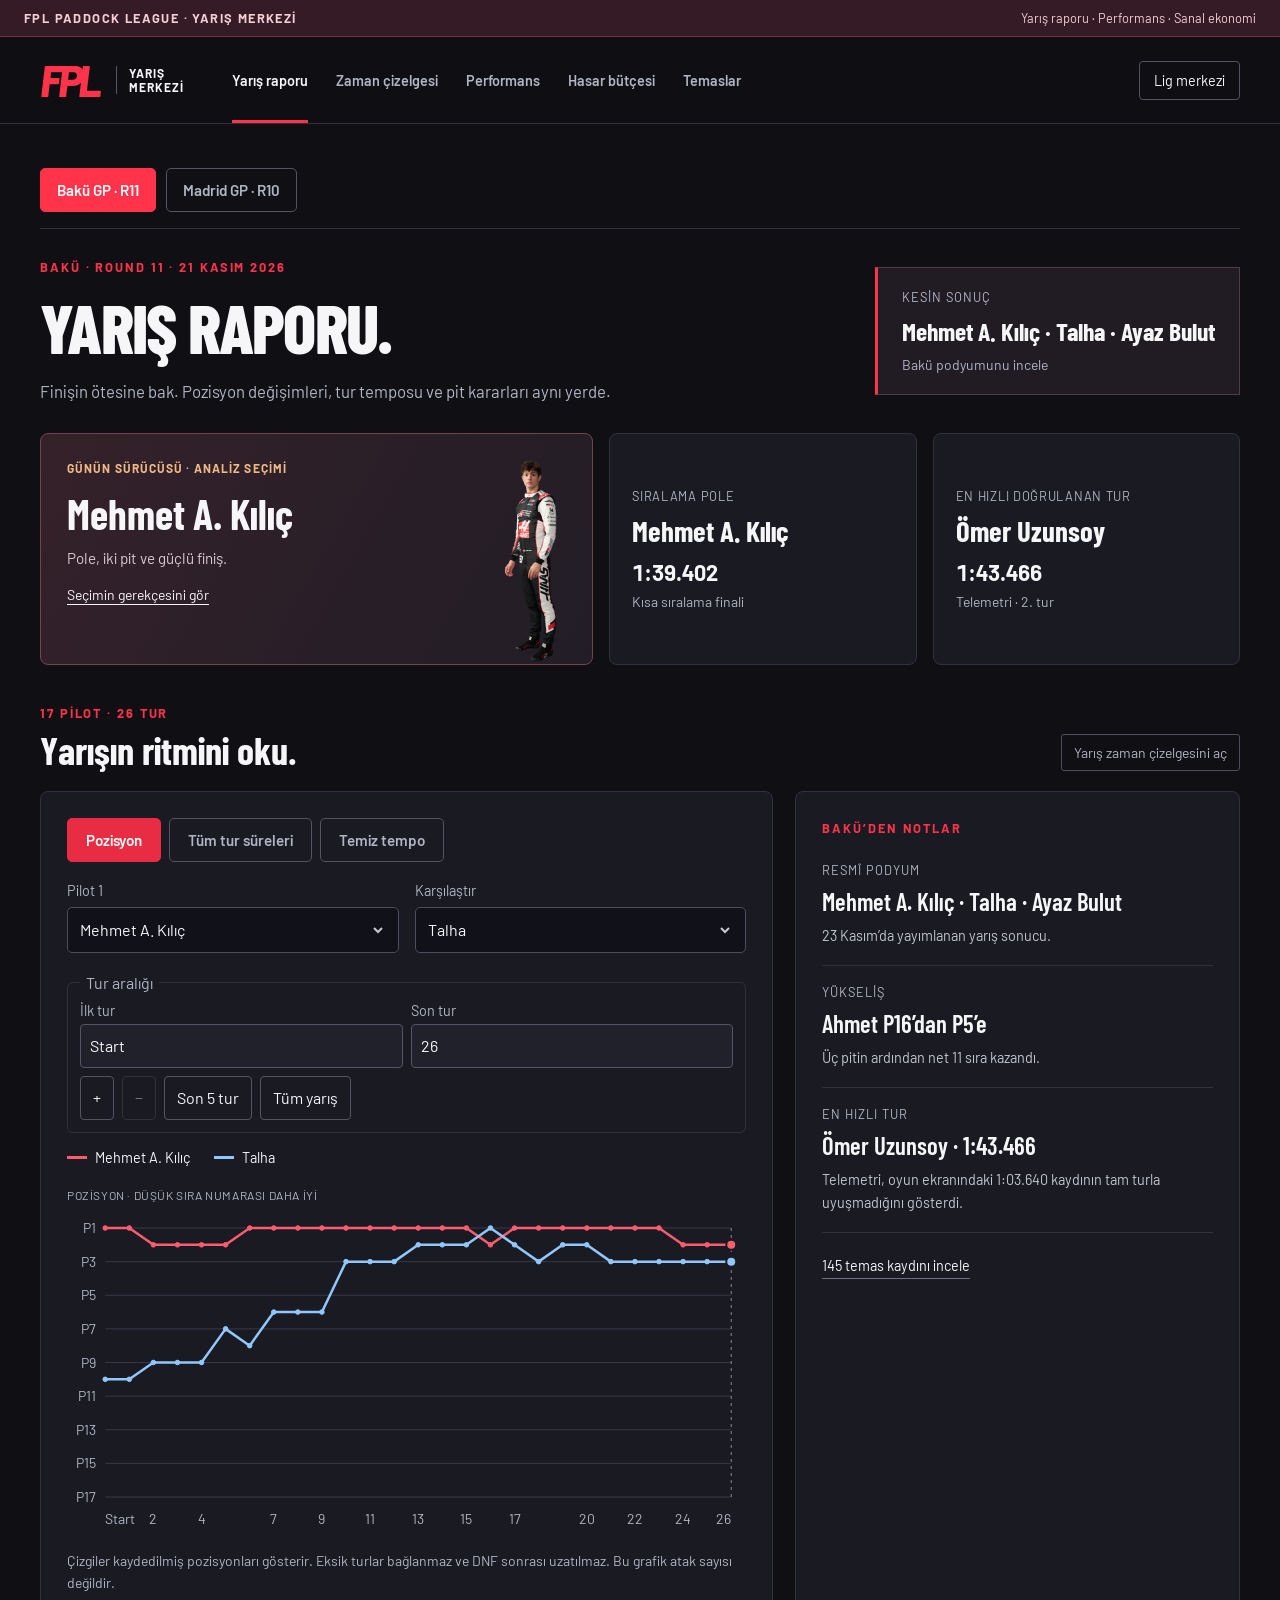
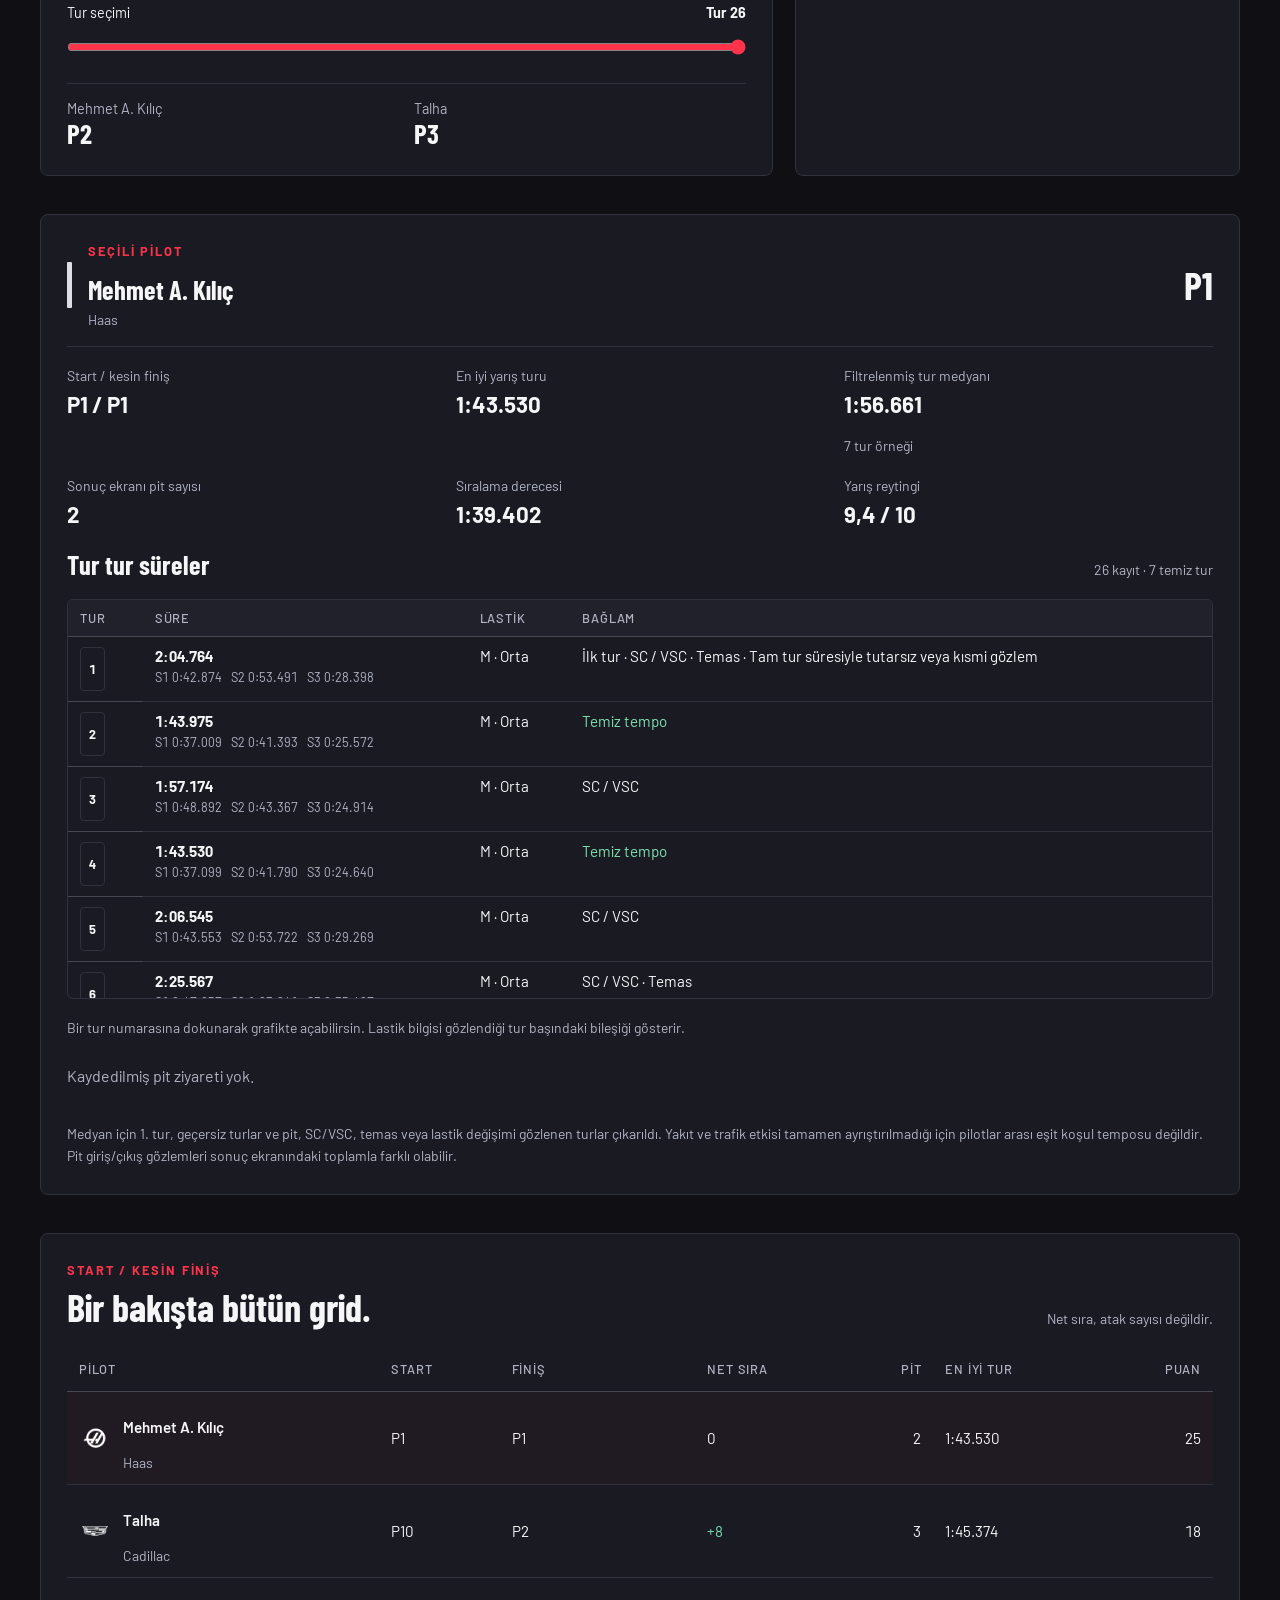
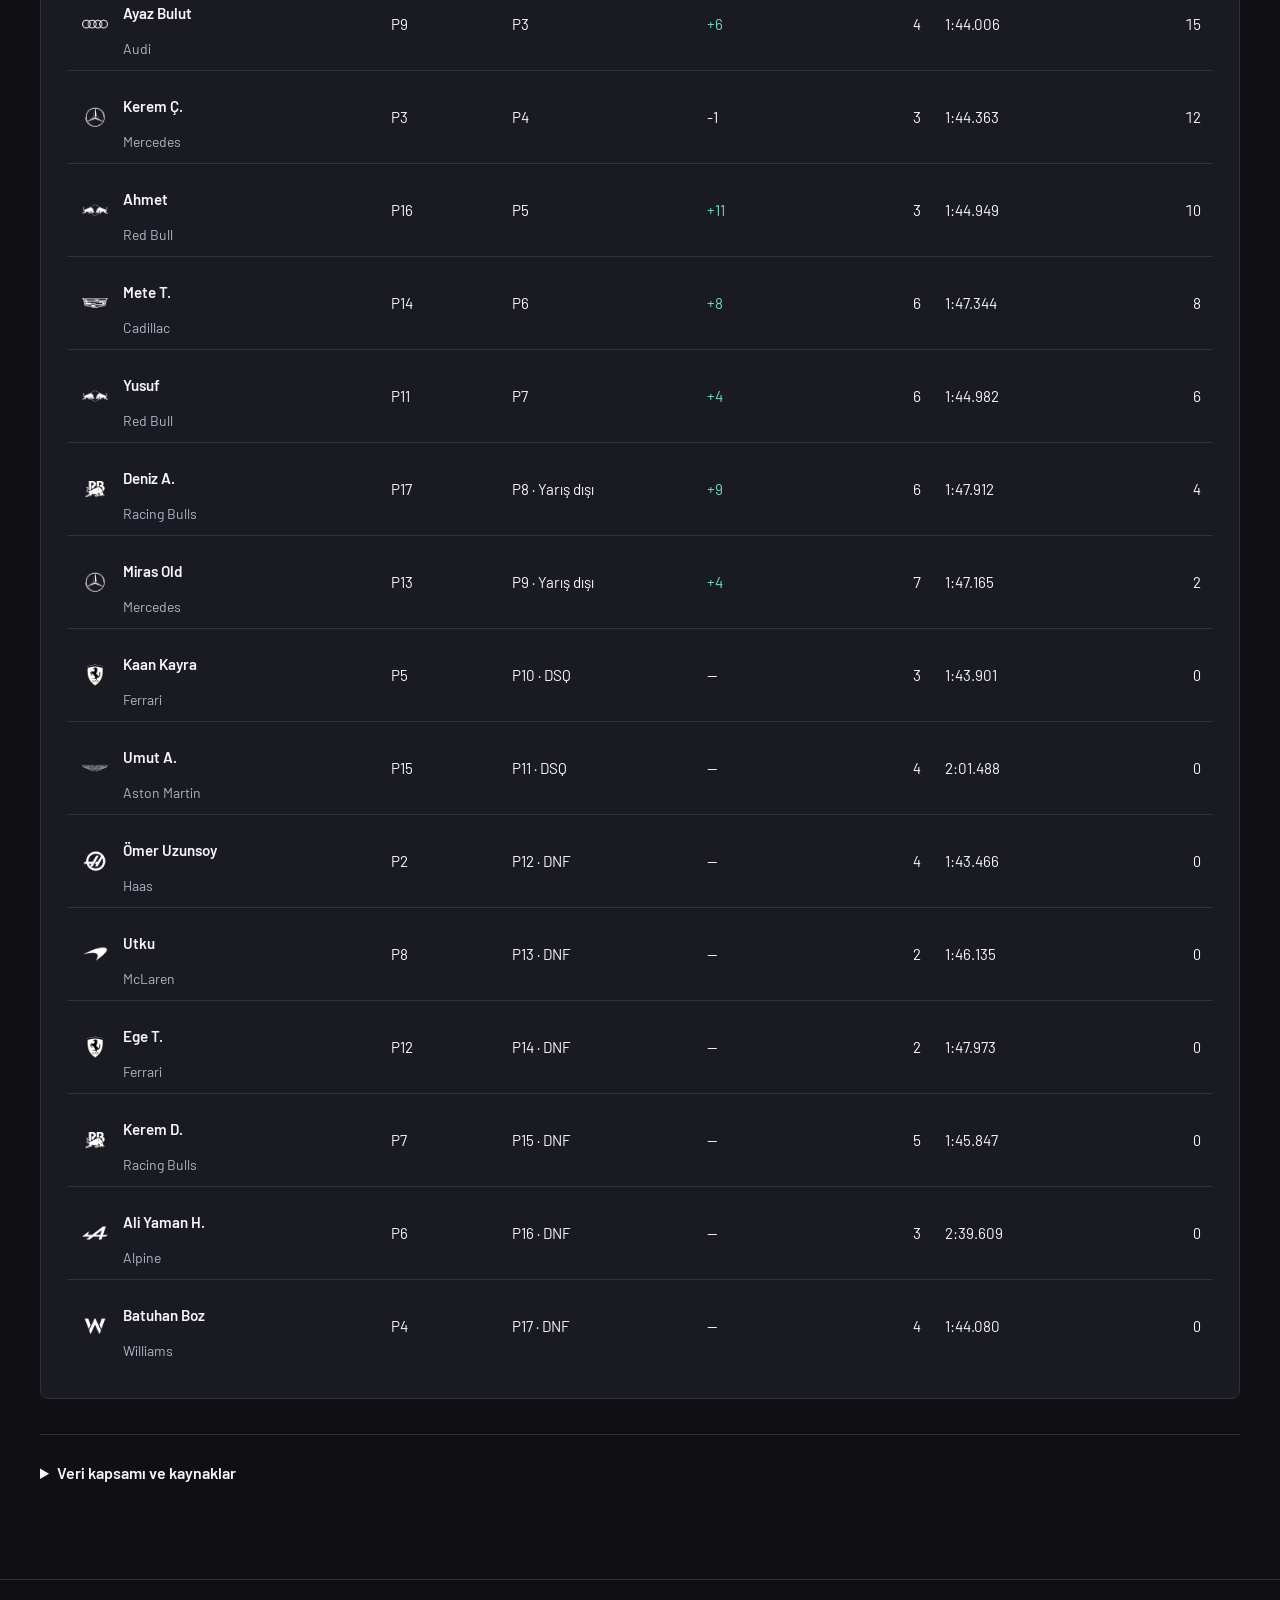
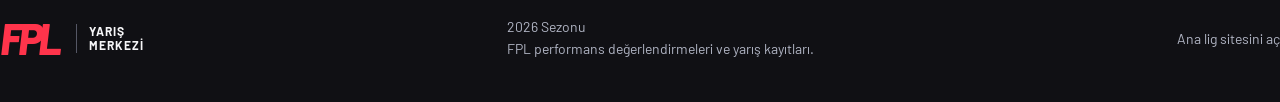
==== commit 73e052c7: "Bakü Grand Prix resmî klasmanını işle" ====
--- a/analiz/index.html
+++ b/analiz/index.html
@@ -15,7 +15,7 @@
  <footer><a class="brand" href="#overview"><strong>FPL</strong><span>YARIŞ<br>MERKEZİ</span></a><p>2026 Sezonu<br>FPL performans değerlendirmeleri ve yarış kayıtları.</p><a href="../#home">Ana lig sitesini aç</a></footer>
  <dialog id="driver-dialog" aria-labelledby="dialog-title"><button class="close-dialog" aria-label="Ayrıntıyı kapat">Kapat</button><div id="dialog-content"></div></dialog>
  <p class="sr-only" id="announcer" role="status" aria-live="polite"></p>
- <script defer src="boot.js?v=36"></script>
+ <script defer src="boot.js?v=39"></script>
  <noscript>Analizleri görmek için JavaScript açık olmalı. <a href="../">Lig merkezini aç</a>.</noscript>
 </body>
 </html>
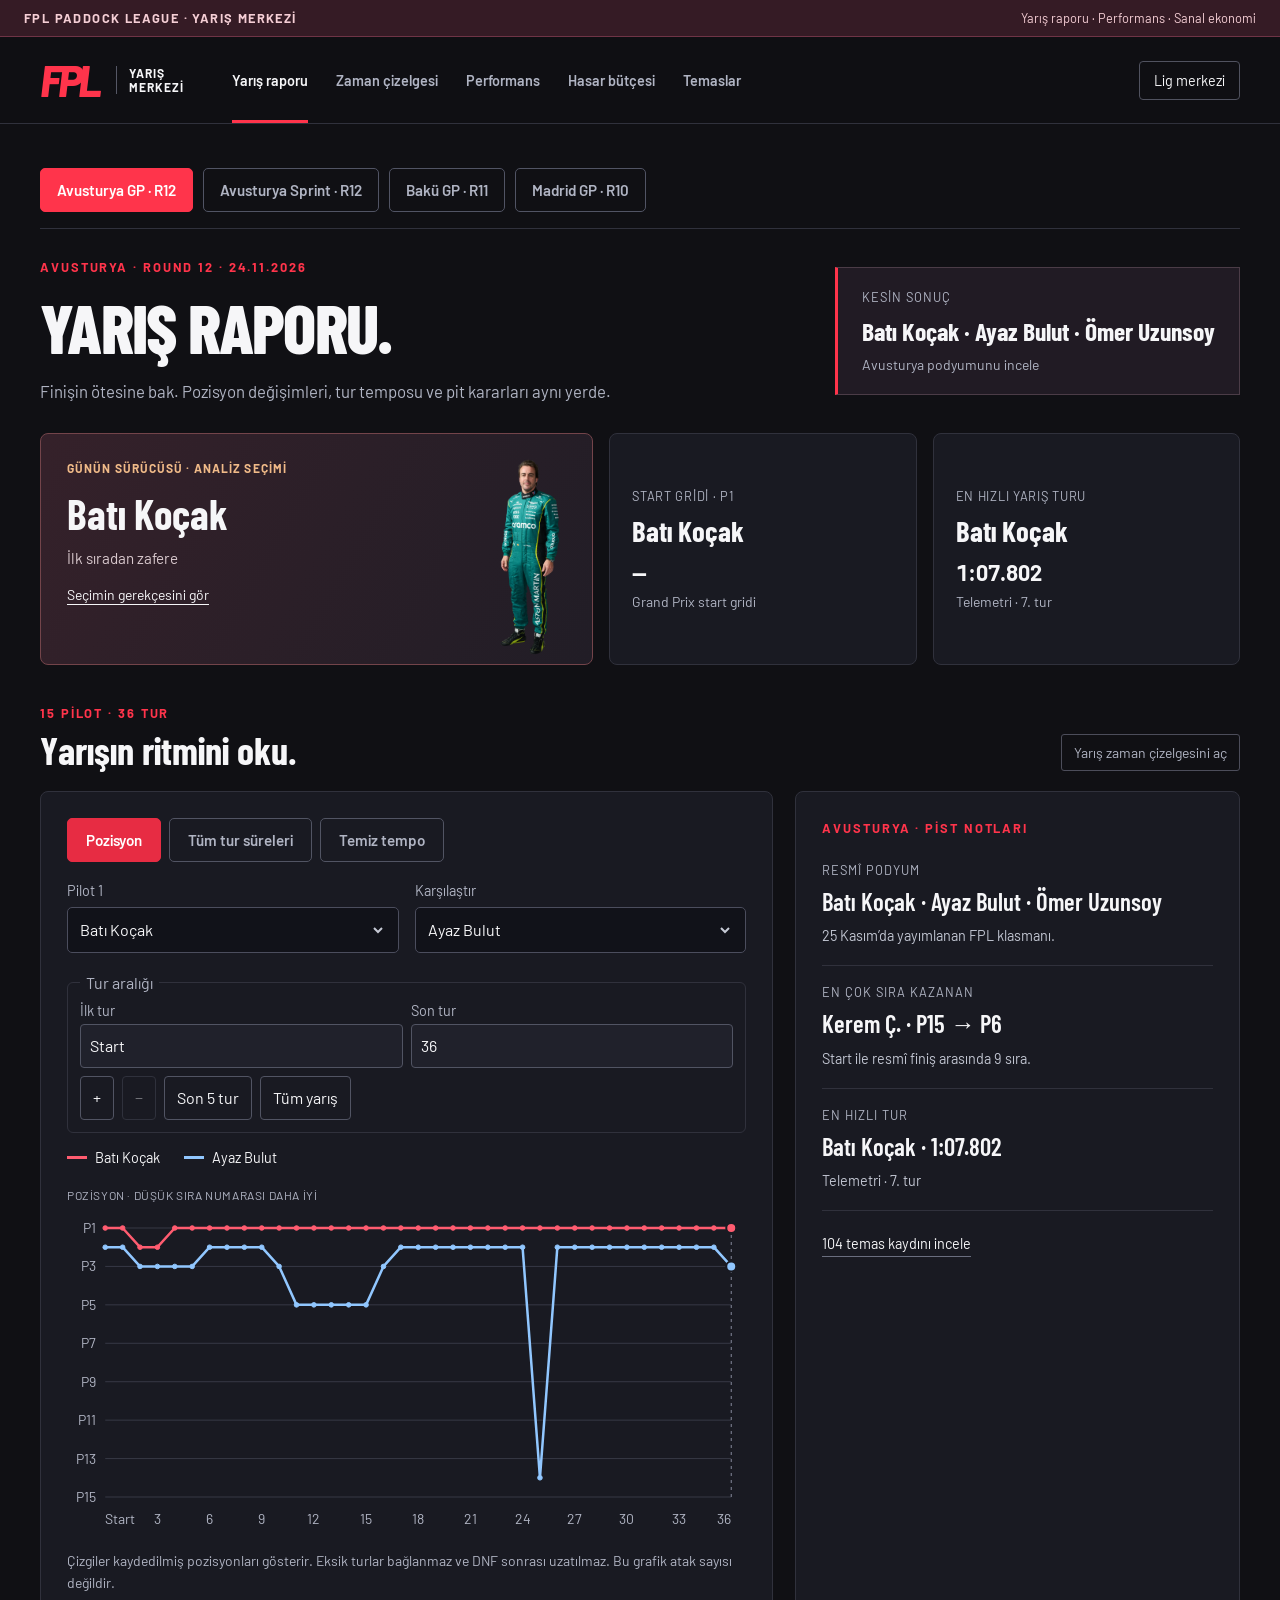
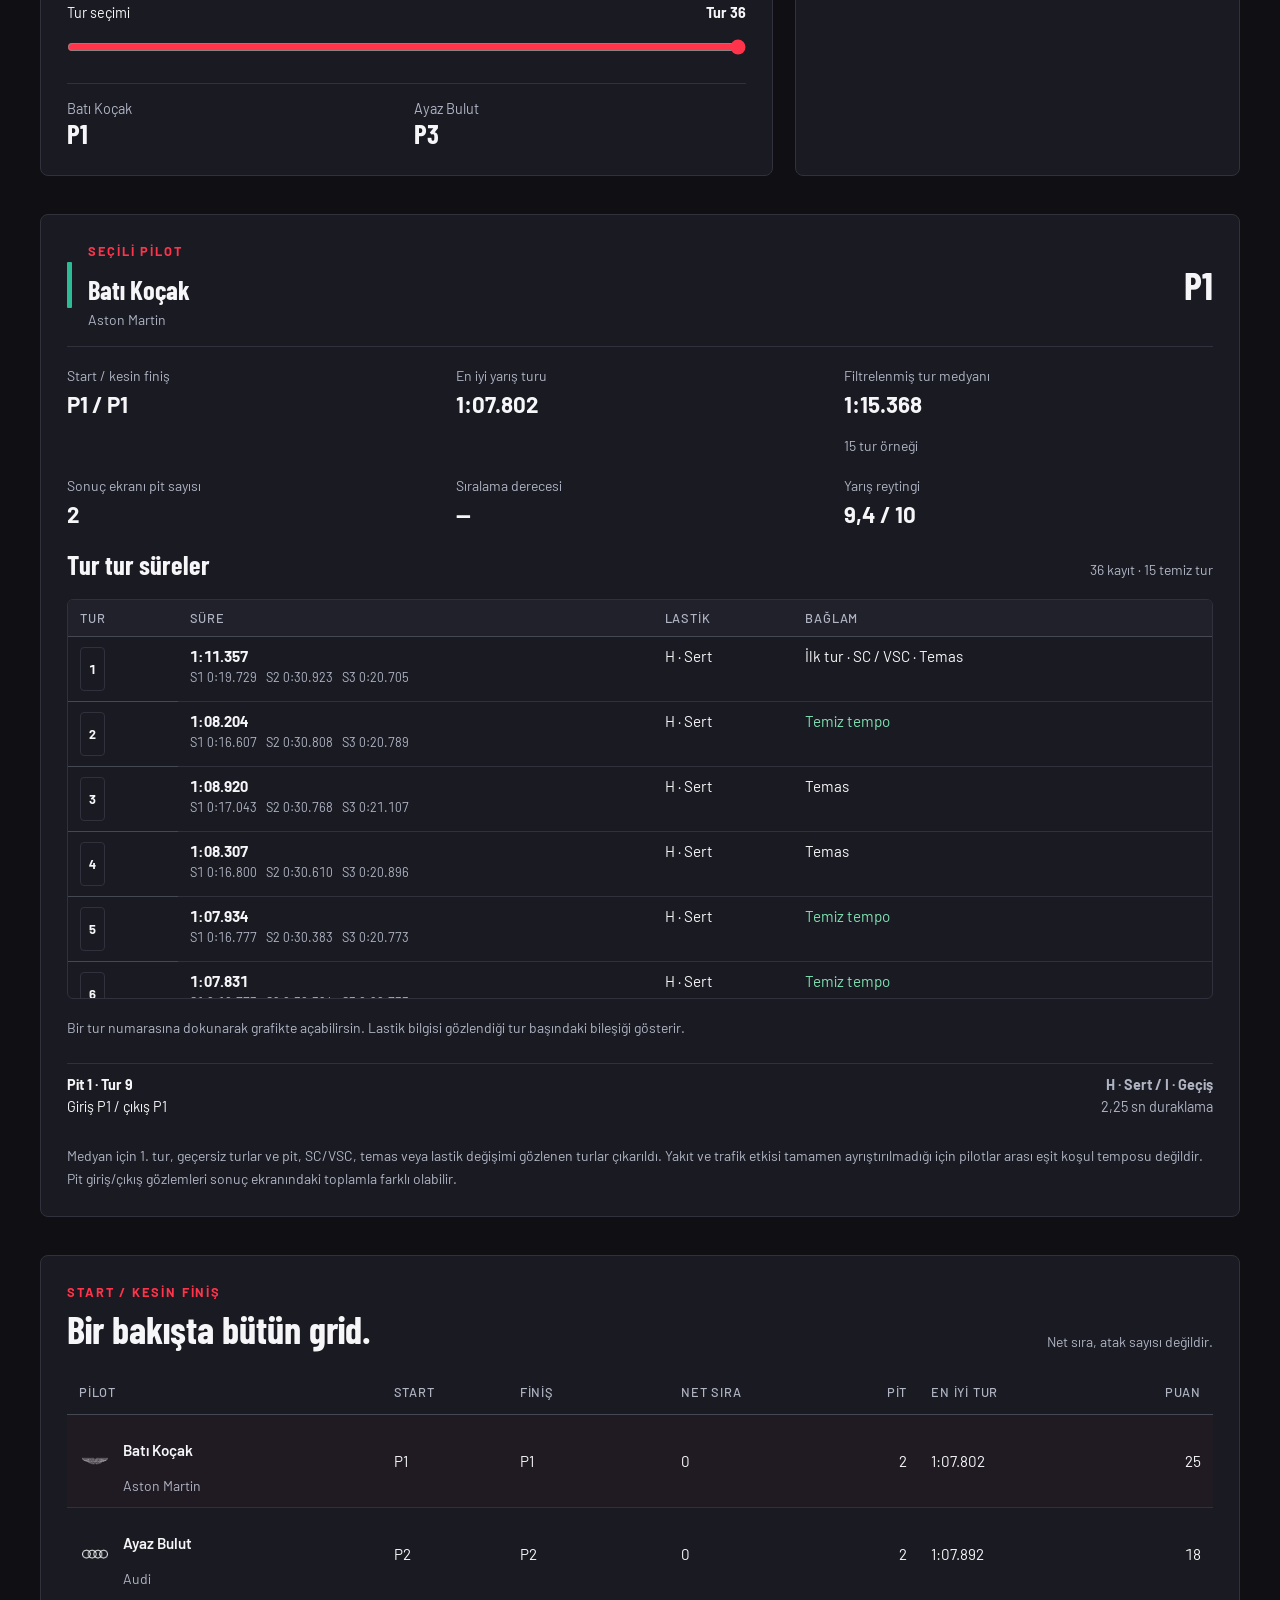
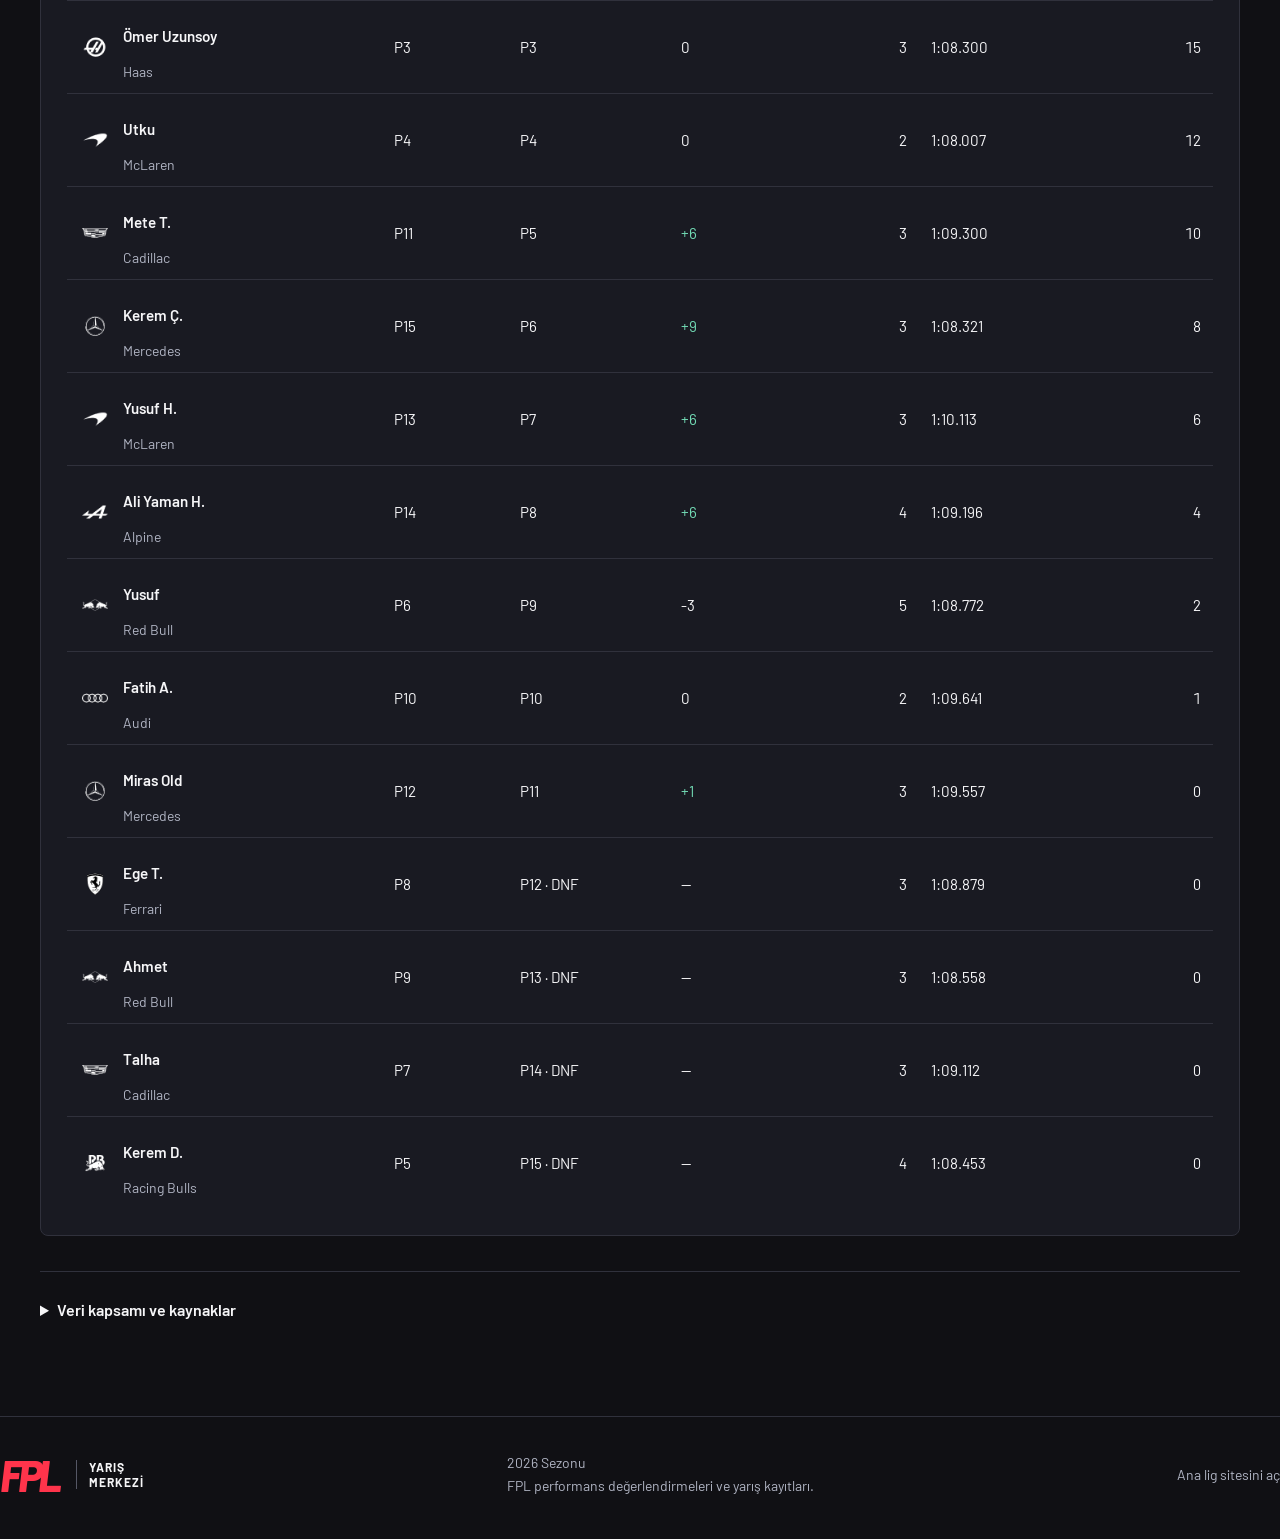
==== commit 49188a72: "Publish official Austria sprint and Grand Prix results and telemetry" ====
--- a/analiz/index.html
+++ b/analiz/index.html
@@ -15,7 +15,7 @@
  <footer><a class="brand" href="#overview"><strong>FPL</strong><span>YARIŞ<br>MERKEZİ</span></a><p>2026 Sezonu<br>FPL performans değerlendirmeleri ve yarış kayıtları.</p><a href="../#home">Ana lig sitesini aç</a></footer>
  <dialog id="driver-dialog" aria-labelledby="dialog-title"><button class="close-dialog" aria-label="Ayrıntıyı kapat">Kapat</button><div id="dialog-content"></div></dialog>
  <p class="sr-only" id="announcer" role="status" aria-live="polite"></p>
- <script defer src="boot.js?v=39"></script>
+ <script defer src="boot.js?v=41"></script>
  <noscript>Analizleri görmek için JavaScript açık olmalı. <a href="../">Lig merkezini aç</a>.</noscript>
 </body>
 </html>
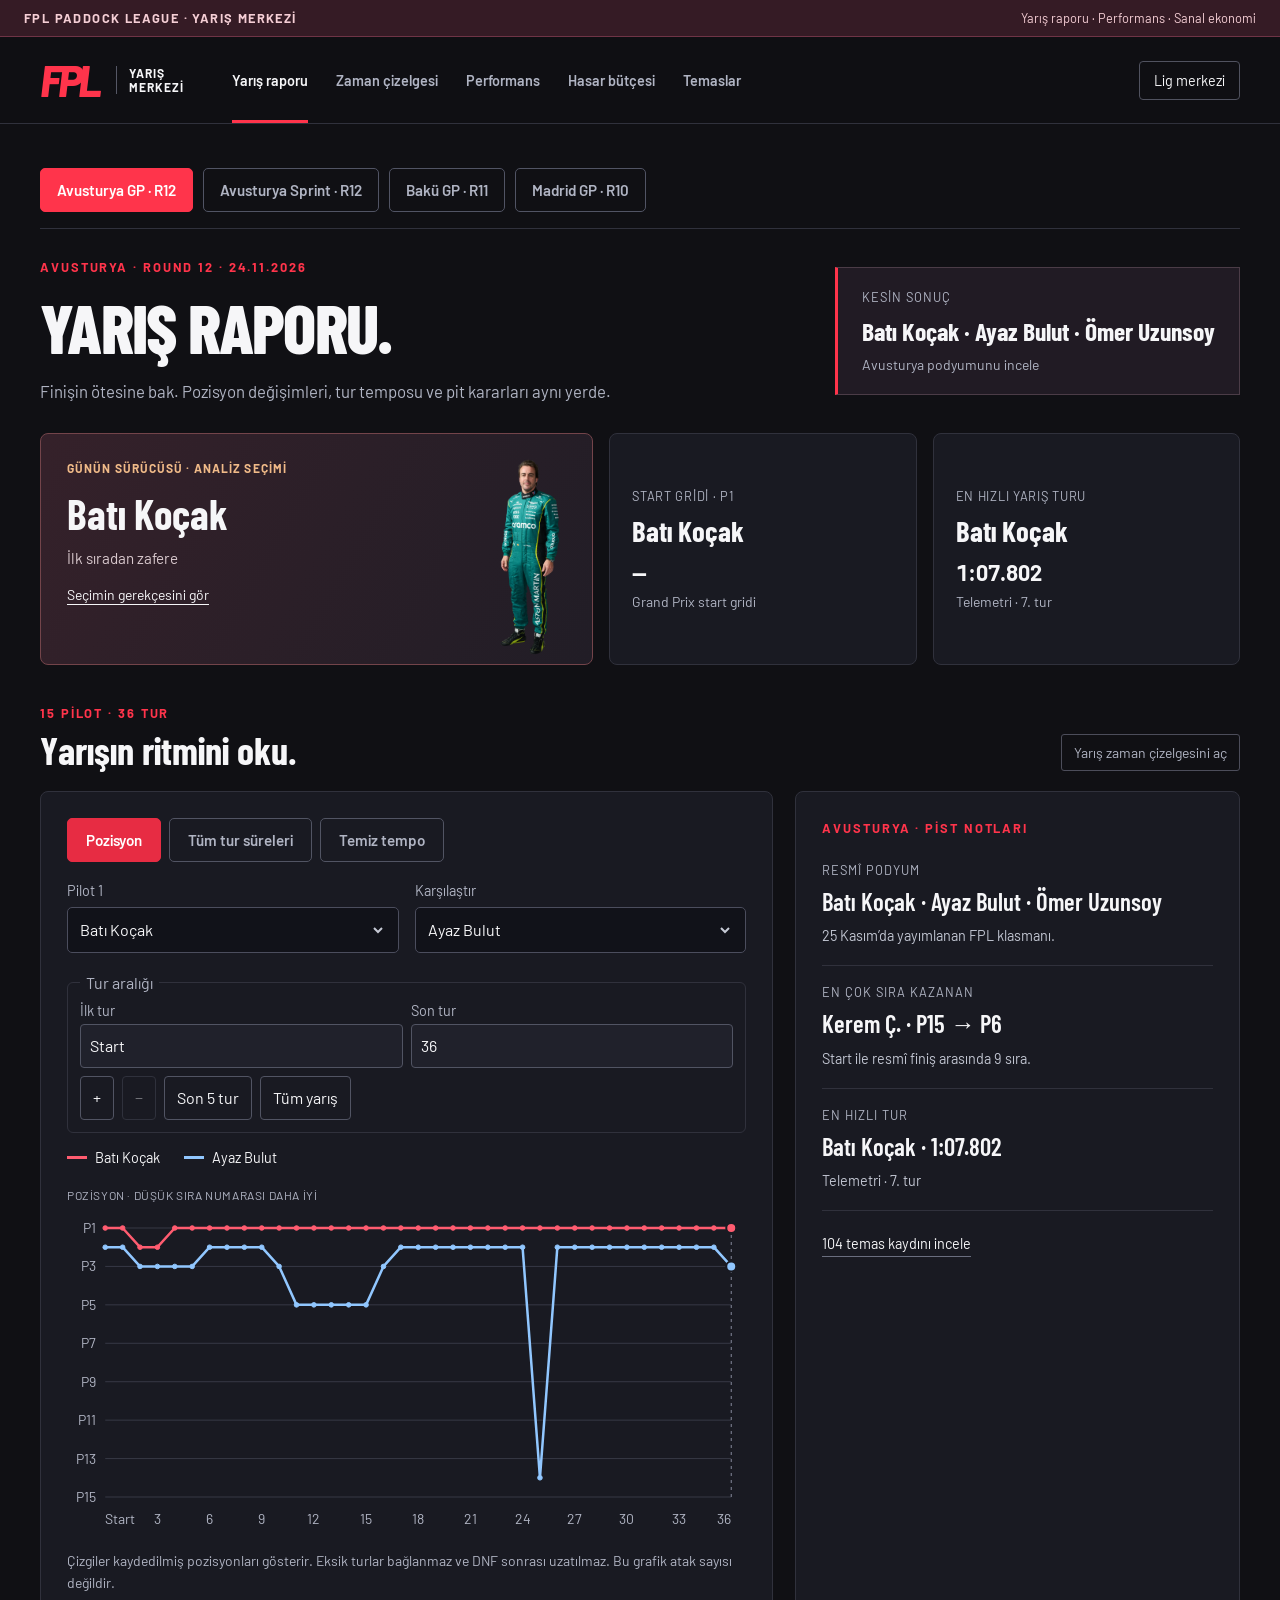
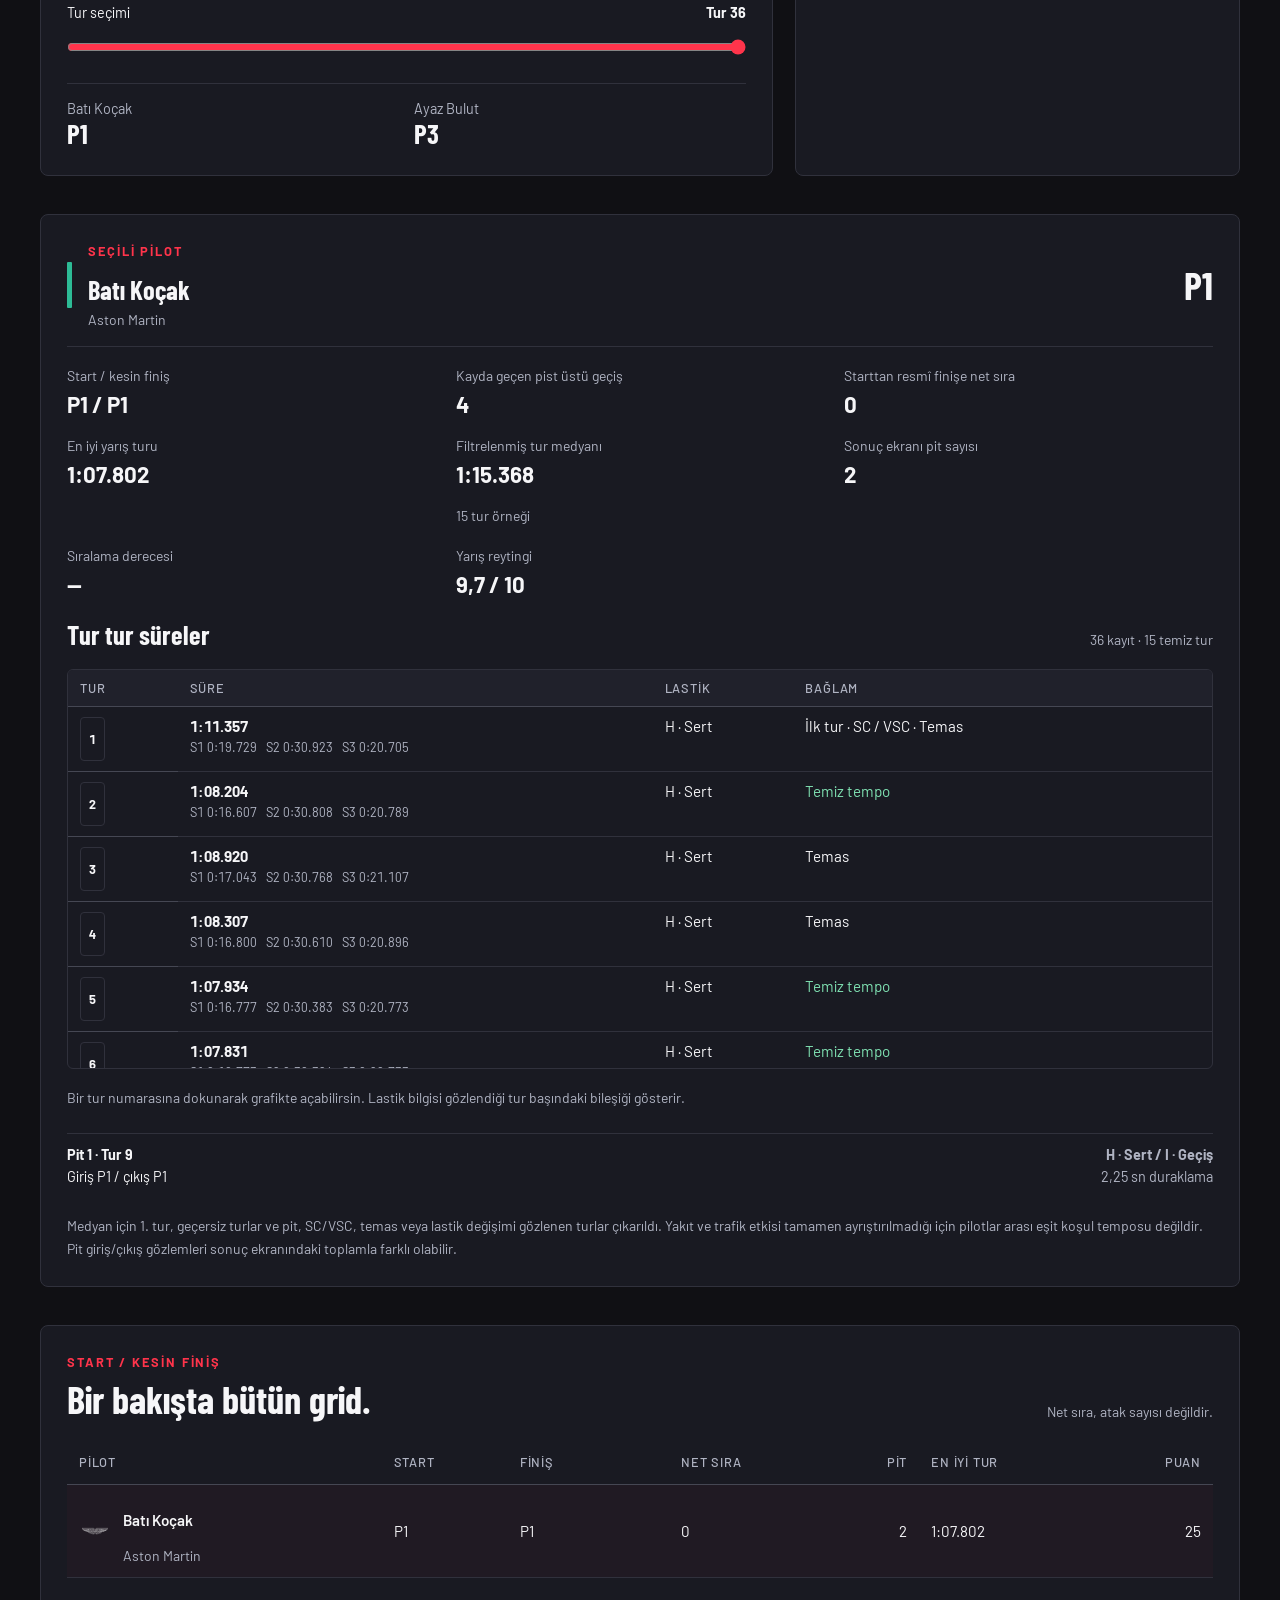
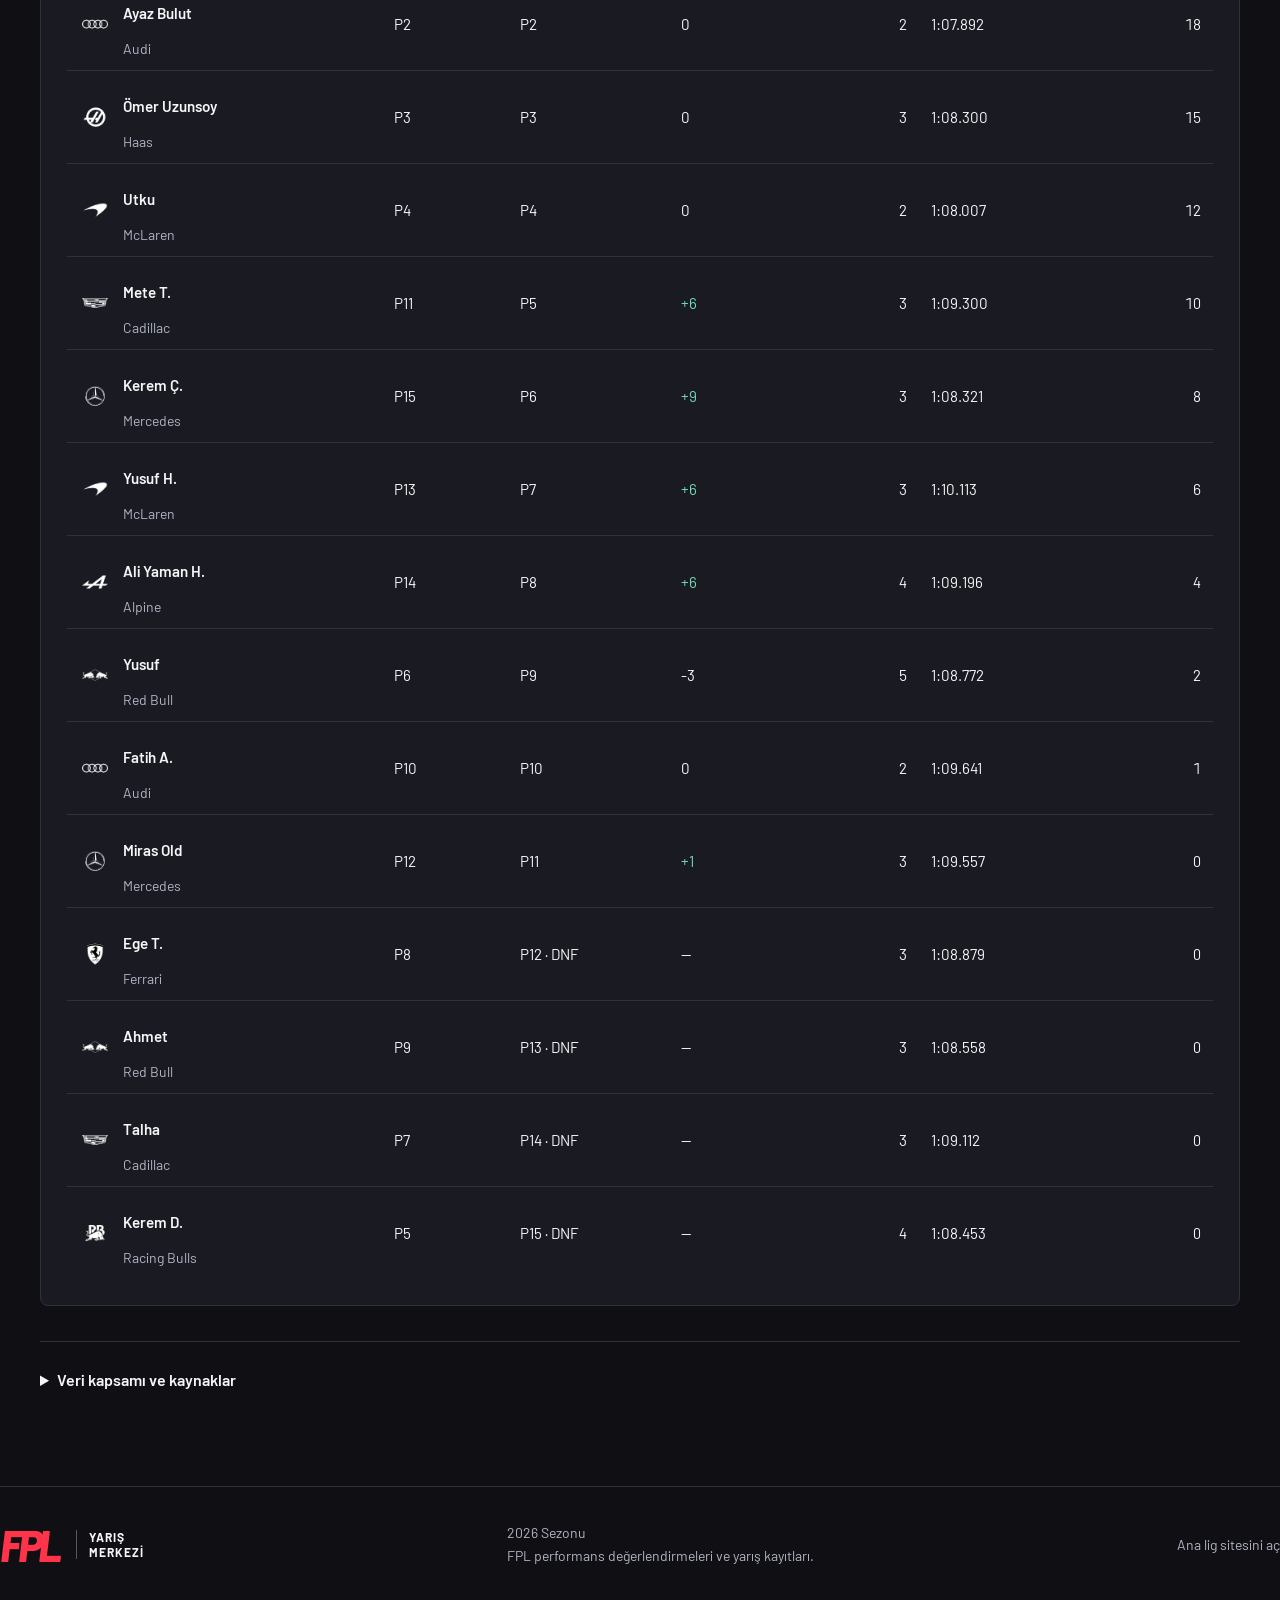
==== commit 79b882e9: "Review Williams roster and incorporate recorded Austria racecraft" ====
--- a/analiz/index.html
+++ b/analiz/index.html
@@ -15,7 +15,7 @@
  <footer><a class="brand" href="#overview"><strong>FPL</strong><span>YARIŞ<br>MERKEZİ</span></a><p>2026 Sezonu<br>FPL performans değerlendirmeleri ve yarış kayıtları.</p><a href="../#home">Ana lig sitesini aç</a></footer>
  <dialog id="driver-dialog" aria-labelledby="dialog-title"><button class="close-dialog" aria-label="Ayrıntıyı kapat">Kapat</button><div id="dialog-content"></div></dialog>
  <p class="sr-only" id="announcer" role="status" aria-live="polite"></p>
- <script defer src="boot.js?v=41"></script>
+ <script defer src="boot.js?v=42"></script>
  <noscript>Analizleri görmek için JavaScript açık olmalı. <a href="../">Lig merkezini aç</a>.</noscript>
 </body>
 </html>
